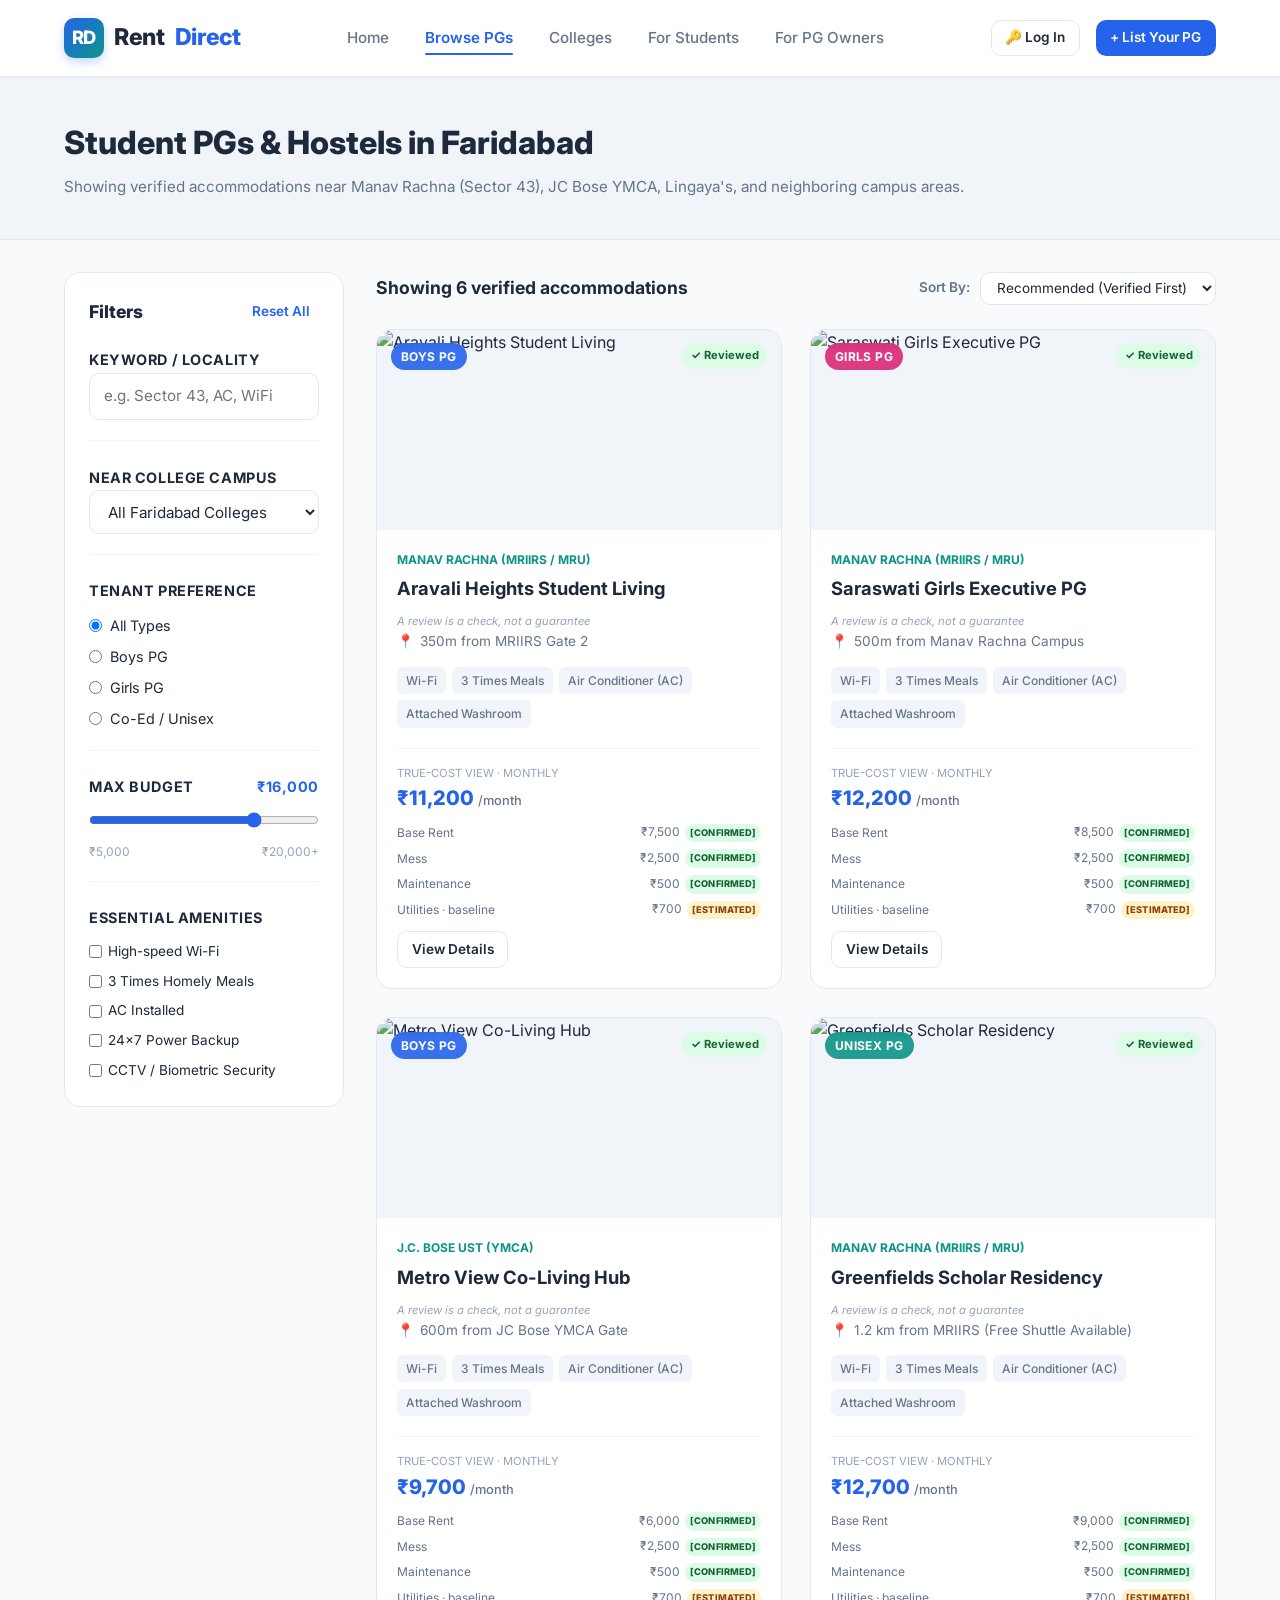
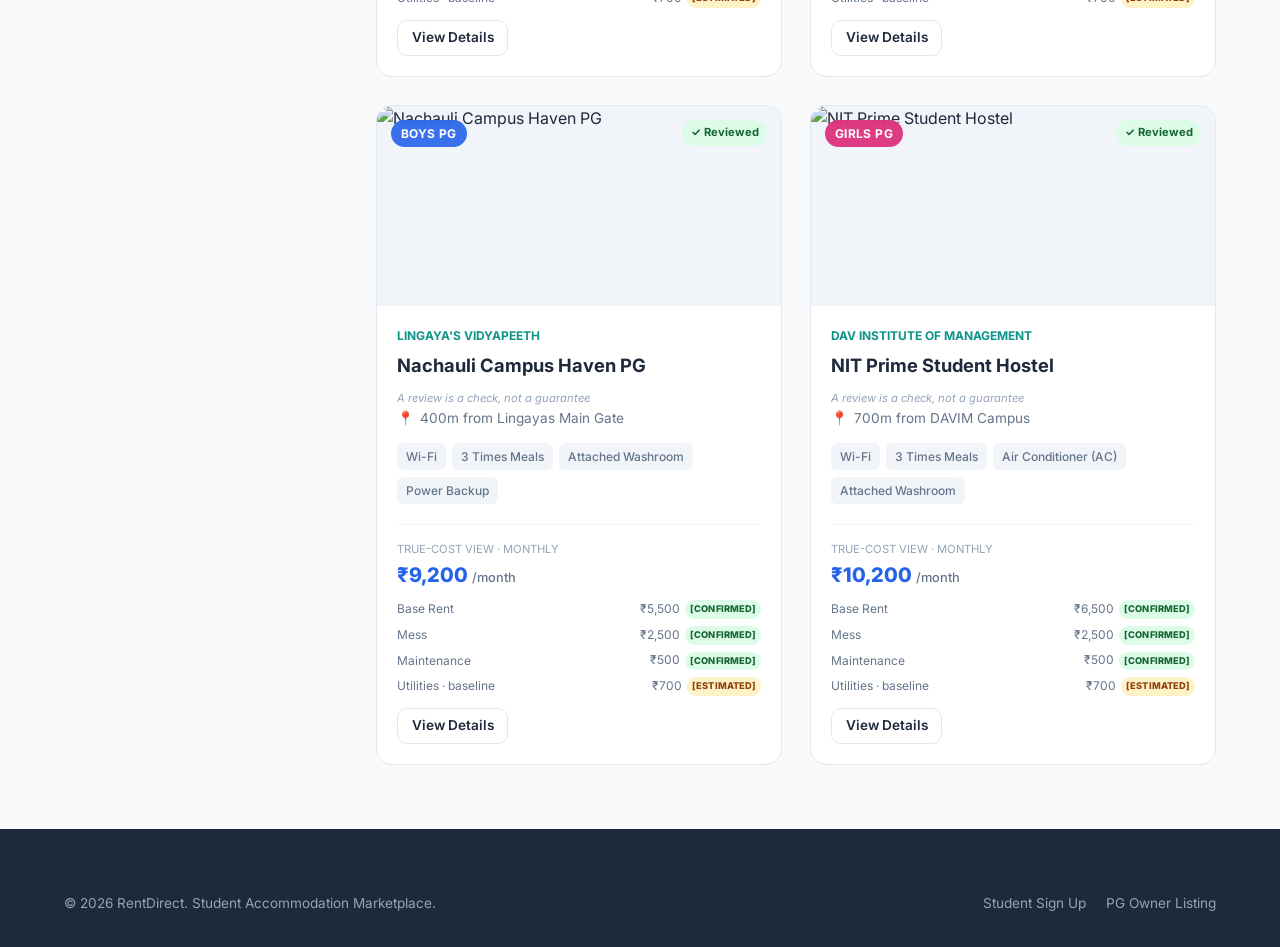
==== listings.html @ 96f3a231 "Complete RentDirect full-stack prototype with True-Cost Calculator and Move-In Report" ====
<!DOCTYPE html>
<html lang="en">
<head>
  <meta charset="UTF-8">
  <meta name="viewport" content="width=device-width, initial-scale=1.0">
  <title>Browse Student PGs | RentDirect Faridabad</title>
  <meta name="description" content="Explore verified student PGs and hostels near Manav Rachna and other Faridabad colleges.">
  <link rel="stylesheet" href="css/style.css">
  <link rel="preconnect" href="https://fonts.googleapis.com">
  <link rel="preconnect" href="https://fonts.gstatic.com" crossorigin>
  <link href="https://fonts.googleapis.com/css2?family=Inter:wght@400;500;600;700;800&display=swap" rel="stylesheet">
  <style>
    .listings-page-layout {
      display: grid;
      grid-template-columns: 280px 1fr;
      gap: 2rem;
      margin-top: 2rem;
    }

    .filter-sidebar {
      background: #ffffff;
      border: 1px solid var(--border-color);
      border-radius: var(--radius-lg);
      padding: 1.5rem;
      height: fit-content;
      position: sticky;
      top: 90px;
    }

    .filter-section {
      margin-bottom: 1.5rem;
      padding-bottom: 1.25rem;
      border-bottom: 1px solid var(--border-light);
    }

    .filter-section:last-child {
      border-bottom: none;
      margin-bottom: 0;
      padding-bottom: 0;
    }

    .filter-title {
      font-size: 0.9rem;
      font-weight: 700;
      color: var(--brand-neutral);
      margin-bottom: 0.75rem;
      text-transform: uppercase;
      letter-spacing: 0.04em;
    }

    .filter-results-bar {
      display: flex;
      justify-content: space-between;
      align-items: center;
      margin-bottom: 1.5rem;
      flex-wrap: wrap;
      gap: 1rem;
    }

    .active-badge-pill {
      background: var(--brand-primary-light);
      color: var(--brand-primary);
      padding: 0.25rem 0.65rem;
      border-radius: var(--radius-full);
      font-size: 0.8rem;
      font-weight: 600;
    }

    .empty-state {
      text-align: center;
      padding: 4rem 1rem;
      background: #fff;
      border-radius: var(--radius-lg);
      border: 1px dashed var(--border-color);
      grid-column: 1 / -1;
    }

    .property-footer {
      align-items: flex-start;
      flex-wrap: wrap;
      gap: 0.75rem;
    }

    .price-container {
      flex: 1 1 100%;
    }

    .listing-cost-breakdown {
      display: grid;
      gap: 0.35rem;
      margin-top: 0.5rem;
      color: var(--text-secondary);
      font-size: 0.75rem;
    }

    .listing-cost-breakdown > div {
      display: flex;
      justify-content: space-between;
      align-items: center;
      gap: 0.5rem;
    }

    .listing-cost-breakdown > div > span:last-child {
      text-align: right;
      white-space: nowrap;
    }

    .cost-badge {
      display: inline-block;
      margin-left: 0.15rem;
      padding: 0.12rem 0.3rem;
      border-radius: 999px;
      font-size: 0.58rem;
      font-weight: 800;
      letter-spacing: 0.01em;
      vertical-align: middle;
    }

    .cost-badge.confirmed {
      color: #166534;
      background: #dcfce7;
    }

    .cost-badge.owner-stated {
      color: #854d0e;
      background: #fef3c7;
    }

    .cost-badge.estimated {
      color: #92400e;
      background: #fef3c7;
    }

    @media (max-width: 900px) {
      .listings-page-layout {
        grid-template-columns: 1fr;
      }
      .filter-sidebar {
        position: static;
      }
    }
  </style>
</head>
<body>

  <!-- ==========================================
       HEADER & NAVIGATION
       ========================================== -->
  <header class="site-header">
    <div class="container">
      <nav class="navbar">
        <a href="index.html" class="brand-logo">
          <div class="brand-logo-icon">RD</div>
          Rent<span>Direct</span>
        </a>

        <!-- Clean, Spacious Navigation Links -->
        <ul class="nav-links">
          <li><a href="index.html" class="nav-link">Home</a></li>
          <li><a href="listings.html" class="nav-link active">Browse PGs</a></li>
          <li><a href="index.html#colleges" class="nav-link">Colleges</a></li>
          <li><a href="student-register.html" class="nav-link">For Students</a></li>
          <li><a href="owner-register.html" class="nav-link">For PG Owners</a></li>
        </ul>

        <div class="nav-actions">
          <a href="owner-register.html" class="btn btn-primary btn-sm">+ List Your PG</a>
          <button class="mobile-toggle" aria-label="Toggle navigation">☰</button>
        </div>
      </nav>
    </div>
  </header>

  <!-- ==========================================
       PAGE HEADER / BANNER
       ========================================== -->
  <section style="background: var(--bg-surface-alt); padding: 2.5rem 0; border-bottom: 1px solid var(--border-color);">
    <div class="container">
      <h1 style="font-size: 2rem; font-weight: 800; color: var(--brand-neutral); margin-bottom: 0.4rem;">
        Student PGs & Hostels in Faridabad
      </h1>
      <p style="color: var(--text-secondary); font-size: 0.95rem;">
        Showing verified accommodations near Manav Rachna (Sector 43), JC Bose YMCA, Lingaya's, and neighboring campus areas.
      </p>
    </div>
  </section>

  <!-- ==========================================
       MAIN CONTENT: FILTERS + LISTINGS GRID
       ========================================== -->
  <main class="container" style="margin-bottom: 4rem;">
    <div class="listings-page-layout">

      <!-- LEFT: FILTERS SIDEBAR -->
      <aside class="filter-sidebar">
        <div style="display: flex; justify-content: space-between; align-items: center; margin-bottom: 1.25rem;">
          <h2 style="font-size: 1.1rem; font-weight: 800; color: var(--brand-neutral);">Filters</h2>
          <button id="reset-filters-btn" class="btn btn-ghost btn-sm" style="color: var(--brand-primary); padding: 0.2rem 0.5rem;">
            Reset All
          </button>
        </div>

        <!-- Keyword Search -->
        <div class="filter-section">
          <label class="filter-title" for="filter-search">Keyword / Locality</label>
          <input type="text" id="filter-search" class="form-control" placeholder="e.g. Sector 43, AC, WiFi" />
        </div>

        <!-- College Filter -->
        <div class="filter-section">
          <label class="filter-title" for="filter-college">Near College Campus</label>
          <select id="filter-college" class="form-control select-college" data-placeholder="All Faridabad Colleges">
            <option value="all">All Faridabad Colleges</option>
          </select>
        </div>

        <!-- Gender Filter -->
        <div class="filter-section">
          <div class="filter-title">Tenant Preference</div>
          <div style="display: flex; flex-direction: column; gap: 0.5rem;">
            <label style="display: flex; align-items: center; gap: 0.5rem; font-size: 0.9rem; cursor: pointer;">
              <input type="radio" name="gender-filter" value="all" checked> All Types
            </label>
            <label style="display: flex; align-items: center; gap: 0.5rem; font-size: 0.9rem; cursor: pointer;">
              <input type="radio" name="gender-filter" value="boys"> Boys PG
            </label>
            <label style="display: flex; align-items: center; gap: 0.5rem; font-size: 0.9rem; cursor: pointer;">
              <input type="radio" name="gender-filter" value="girls"> Girls PG
            </label>
            <label style="display: flex; align-items: center; gap: 0.5rem; font-size: 0.9rem; cursor: pointer;">
              <input type="radio" name="gender-filter" value="unisex"> Co-Ed / Unisex
            </label>
          </div>
        </div>

        <!-- Max Budget Filter -->
        <div class="filter-section">
          <div class="filter-title" style="display: flex; justify-content: space-between;">
            <span>Max Budget</span>
            <span id="budget-value-display" style="color: var(--brand-primary); font-weight: 700;">₹16,000</span>
          </div>
          <input type="range" id="filter-budget-range" min="5000" max="20000" step="500" value="16000" style="width: 100%; accent-color: var(--brand-primary);">
          <div style="display: flex; justify-content: space-between; font-size: 0.75rem; color: var(--text-muted); margin-top: 0.35rem;">
            <span>₹5,000</span>
            <span>₹20,000+</span>
          </div>
        </div>

        <!-- Amenities Checkboxes -->
        <div class="filter-section">
          <div class="filter-title">Essential Amenities</div>
          <div style="display: flex; flex-direction: column; gap: 0.5rem; font-size: 0.85rem;">
            <label style="display: flex; align-items: center; gap: 0.4rem; cursor: pointer;">
              <input type="checkbox" class="filter-amenity" value="Wi-Fi"> High-speed Wi-Fi
            </label>
            <label style="display: flex; align-items: center; gap: 0.4rem; cursor: pointer;">
              <input type="checkbox" class="filter-amenity" value="3 Times Meals"> 3 Times Homely Meals
            </label>
            <label style="display: flex; align-items: center; gap: 0.4rem; cursor: pointer;">
              <input type="checkbox" class="filter-amenity" value="Air Conditioner (AC)"> AC Installed
            </label>
            <label style="display: flex; align-items: center; gap: 0.4rem; cursor: pointer;">
              <input type="checkbox" class="filter-amenity" value="Power Backup"> 24x7 Power Backup
            </label>
            <label style="display: flex; align-items: center; gap: 0.4rem; cursor: pointer;">
              <input type="checkbox" class="filter-amenity" value="CCTV Security"> CCTV / Biometric Security
            </label>
          </div>
        </div>
      </aside>

      <!-- RIGHT: LISTINGS RESULTS -->
      <section>
        <div class="filter-results-bar">
          <div>
            <span id="results-count-text" style="font-weight: 700; color: var(--brand-neutral); font-size: 1.1rem;">
              Loading verified PGs...
            </span>
          </div>
          <div style="display: flex; align-items: center; gap: 0.65rem;">
            <label for="sort-by" style="font-size: 0.85rem; color: var(--text-secondary); font-weight: 600;">Sort By:</label>
            <select id="sort-by" class="form-control" style="width: auto; padding: 0.4rem 0.75rem; font-size: 0.85rem;">
              <option value="recommended">Recommended (Verified First)</option>
              <option value="price-low">Price: Low to High</option>
              <option value="price-high">Price: High to Low</option>
              <option value="rating">Student Rating</option>
            </select>
          </div>
        </div>

        <!-- Cards Grid -->
        <div id="listings-grid" class="property-grid">
          <!-- Populated by JS -->
        </div>
      </section>

    </div>
  </main>

  <!-- ==========================================
       FOOTER
       ========================================== -->
  <footer class="site-footer">
    <div class="container">
      <div class="footer-bottom" style="border-top: none; padding-top: 0;">
        <div>&copy; 2026 RentDirect. Student Accommodation Marketplace.</div>
        <div>
          <a href="student-register.html" style="color: #94a3b8; margin-right: 1rem;">Student Sign Up</a>
          <a href="owner-register.html" style="color: #94a3b8;">PG Owner Listing</a>
        </div>
      </div>
    </div>
  </footer>

  <!-- Scripts -->
  <script src="js/config.js"></script>
  <script src="js/mock-data.js"></script>
  <script src="js/api.js"></script>
  <script src="js/app.js"></script>

  <script>
    // State
    let currentProperties = [];

    document.addEventListener('DOMContentLoaded', async () => {
      // 1. Parse URL query params (e.g. from hero search form)
      const urlParams = new URLSearchParams(window.location.search);
      const initialCollege = urlParams.get('college');
      const initialGender = urlParams.get('gender');
      const initialMaxPrice = urlParams.get('maxPrice');

      if (initialCollege) {
        const collegeSelect = document.getElementById('filter-college');
        if (collegeSelect) collegeSelect.value = initialCollege;
      }

      if (initialGender) {
        const genderRadio = document.querySelector(`input[name="gender-filter"][value="${initialGender}"]`);
        if (genderRadio) genderRadio.checked = true;
      }

      if (initialMaxPrice) {
        const budgetRange = document.getElementById('filter-budget-range');
        const budgetDisplay = document.getElementById('budget-value-display');
        if (budgetRange) {
          budgetRange.value = initialMaxPrice;
          if (budgetDisplay) budgetDisplay.textContent = `₹${parseInt(initialMaxPrice).toLocaleString('en-IN')}`;
        }
      }

      // 2. Fetch and render properties
      await loadProperties();

      // 3. Attach filter listeners
      setupFilterListeners();
    });

    async function loadProperties() {
      const grid = document.getElementById('listings-grid');
      const countEl = document.getElementById('results-count-text');

      try {
        const properties = await RentDirectAPI.getProperties();
        currentProperties = properties;
        applyFiltersAndSort();
      } catch (err) {
        console.error('Error fetching properties', err);
        grid.innerHTML = '<div class="empty-state"><h3>Unable to load properties</h3><p>Please refresh or try again.</p></div>';
      }
    }

    function setupFilterListeners() {
      const searchInput = document.getElementById('filter-search');
      const collegeSelect = document.getElementById('filter-college');
      const genderRadios = document.querySelectorAll('input[name="gender-filter"]');
      const budgetRange = document.getElementById('filter-budget-range');
      const budgetDisplay = document.getElementById('budget-value-display');
      const amenityCheckboxes = document.querySelectorAll('.filter-amenity');
      const sortSelect = document.getElementById('sort-by');
      const resetBtn = document.getElementById('reset-filters-btn');

      if (searchInput) searchInput.addEventListener('input', applyFiltersAndSort);
      if (collegeSelect) collegeSelect.addEventListener('change', applyFiltersAndSort);

      genderRadios.forEach(r => r.addEventListener('change', applyFiltersAndSort));

      if (budgetRange) {
        budgetRange.addEventListener('input', (e) => {
          if (budgetDisplay) {
            budgetDisplay.textContent = `₹${parseInt(e.target.value).toLocaleString('en-IN')}`;
          }
          applyFiltersAndSort();
        });
      }

      amenityCheckboxes.forEach(c => c.addEventListener('change', applyFiltersAndSort));
      if (sortSelect) sortSelect.addEventListener('change', applyFiltersAndSort);

      if (resetBtn) {
        resetBtn.addEventListener('click', () => {
          if (searchInput) searchInput.value = '';
          if (collegeSelect) collegeSelect.value = 'all';
          const defaultGender = document.querySelector('input[name="gender-filter"][value="all"]');
          if (defaultGender) defaultGender.checked = true;
          if (budgetRange) {
            budgetRange.value = 16000;
            if (budgetDisplay) budgetDisplay.textContent = '₹16,000';
          }
          amenityCheckboxes.forEach(c => c.checked = false);
          applyFiltersAndSort();
        });
      }
    }

    function applyFiltersAndSort() {
      const searchVal = (document.getElementById('filter-search')?.value || '').toLowerCase().trim();
      const collegeVal = document.getElementById('filter-college')?.value || 'all';
      const genderVal = document.querySelector('input[name="gender-filter"]:checked')?.value || 'all';
      const maxPriceVal = parseInt(document.getElementById('filter-budget-range')?.value || '20000', 10);
      const selectedAmenities = Array.from(document.querySelectorAll('.filter-amenity:checked')).map(c => c.value);
      const sortVal = document.getElementById('sort-by')?.value || 'recommended';

      let filtered = currentProperties.filter(item => {
        // Keyword Search
        if (searchVal) {
          const matchTitle = item.title.toLowerCase().includes(searchVal);
          const matchLoc = item.address.toLowerCase().includes(searchVal);
          const matchCol = item.collegeName.toLowerCase().includes(searchVal);
          if (!matchTitle && !matchLoc && !matchCol) return false;
        }

        // College
        if (collegeVal !== 'all' && item.collegeId !== collegeVal) {
          return false;
        }

        // Gender
        if (genderVal !== 'all') {
          if (item.gender !== genderVal && item.gender !== 'unisex') return false;
        }

        // Price
        if (item.price > maxPriceVal) {
          return false;
        }

        // Amenities
        if (selectedAmenities.length > 0) {
          const hasAll = selectedAmenities.every(a => (item.amenities || []).includes(a));
          if (!hasAll) return false;
        }

        return true;
      });

      // Sorting
      if (sortVal === 'price-low') {
        filtered.sort((a, b) => a.price - b.price);
      } else if (sortVal === 'price-high') {
        filtered.sort((a, b) => b.price - a.price);
      } else if (sortVal === 'rating') {
        filtered.sort((a, b) => (b.rating || 0) - (a.rating || 0));
      } else {
        // Recommended: verified first, then rating
        filtered.sort((a, b) => (b.verified ? 1 : 0) - (a.verified ? 1 : 0));
      }

      // Render
      renderListings(filtered);
    }

    function renderListings(items) {
      const grid = document.getElementById('listings-grid');
      const countEl = document.getElementById('results-count-text');

      if (!grid) return;

      if (items.length === 0) {
        countEl.textContent = '0 accommodations found';
        grid.innerHTML = `
          <div class="empty-state">
            <div style="font-size: 3rem; margin-bottom: 1rem;">🔍</div>
            <h3 style="font-size: 1.3rem; font-weight: 700; color: var(--brand-neutral); margin-bottom: 0.5rem;">
              No matching accommodations found
            </h3>
            <p style="color: var(--text-secondary); max-width: 400px; margin: 0 auto 1.5rem;">
              Try widening your budget filter or switching campus selection to see nearby accommodations.
            </p>
            <button onclick="document.getElementById('reset-filters-btn').click()" class="btn btn-primary btn-sm">
              Reset Filters
            </button>
          </div>
        `;
        return;
      }

      countEl.textContent = `Showing ${items.length} verified accommodation${items.length > 1 ? 's' : ''}`;
      grid.innerHTML = items.map(p => RentDirectUI.createPropertyCardHTML(p)).join('');
    }
  </script>
</body>
</html>
---- css/style.css ----
/* ==========================================================================
   RentDirect - Modern Student Accommodation Marketplace
   Design System & Core Stylesheet
   ========================================================================== */

:root {
  /* ========================================================================
     CONFIGURABLE PRIMARY BRAND COLOURS (Exactly 3 Placeholders)
     Update these 3 hex values anytime to retheme the entire platform.
     ======================================================================== */
  --brand-primary: #2563eb;    /* 1. Primary: Main CTA buttons, active links, primary highlights */
  --brand-secondary: #0d9488;  /* 2. Secondary: Accent badges, student/owner tags, secondary actions */
  --brand-neutral: #1e293b;    /* 3. Neutral: Deep headings, primary text, dark surfaces */

  /* Derived & Utility Shades */
  --brand-primary-hover: #1d4ed8;
  --brand-primary-light: #eff6ff;
  --brand-secondary-hover: #0f766e;
  --brand-secondary-light: #f0fdfa;

  /* UI Neutrals & Surfaces */
  --bg-page: #f8fafc;
  --bg-card: #ffffff;
  --bg-surface-alt: #f1f5f9;
  --text-primary: #1e293b;
  --text-secondary: #64748b;
  --text-muted: #94a3b8;
  --border-color: #e2e8f0;
  --border-light: #f1f5f9;

  /* Status Tokens */
  --status-success: #10b981;
  --status-warning: #f59e0b;
  --status-danger: #ef4444;

  /* Elevation & Shadows */
  --shadow-sm: 0 1px 2px 0 rgba(0, 0, 0, 0.05);
  --shadow-md: 0 4px 6px -1px rgba(0, 0, 0, 0.08), 0 2px 4px -2px rgba(0, 0, 0, 0.04);
  --shadow-lg: 0 10px 15px -3px rgba(0, 0, 0, 0.09), 0 4px 6px -4px rgba(0, 0, 0, 0.04);
  --shadow-xl: 0 20px 25px -5px rgba(0, 0, 0, 0.1), 0 8px 10px -6px rgba(0, 0, 0, 0.04);

  /* Radius & Transitions */
  --radius-sm: 6px;
  --radius-md: 10px;
  --radius-lg: 16px;
  --radius-full: 9999px;
  --transition: all 0.25s ease-in-out;
  --container-max: 1200px;
}

/* Base Reset & Typography */
* {
  margin: 0;
  padding: 0;
  box-sizing: border-box;
}

html {
  scroll-behavior: smooth;
  font-size: 16px;
}

body {
  font-family: 'Inter', system-ui, -apple-system, BlinkMacSystemFont, 'Segoe UI', Roboto, sans-serif;
  background-color: var(--bg-page);
  color: var(--text-primary);
  line-height: 1.6;
  -webkit-font-smoothing: antialiased;
}

img {
  max-width: 100%;
  height: auto;
  display: block;
}

a {
  color: inherit;
  text-decoration: none;
  transition: var(--transition);
}

ul {
  list-style: none;
}

button, input, select, textarea {
  font: inherit;
}

/* Layout Utilities */
.container {
  width: 100%;
  max-width: var(--container-max);
  margin-left: auto;
  margin-right: auto;
  padding-left: 1.5rem;
  padding-right: 1.5rem;
}

/* ==========================================================================
   Navigation Bar
   ========================================================================== */
.site-header {
  position: sticky;
  top: 0;
  background-color: rgba(255, 255, 255, 0.98);
  backdrop-filter: blur(12px);
  border-bottom: 1px solid var(--border-color);
  z-index: 1000;
  box-shadow: var(--shadow-sm);
}

.navbar {
  display: flex;
  align-items: center;
  justify-content: space-between;
  height: 76px;
  gap: 2rem;
}

.brand-logo {
  display: flex;
  align-items: center;
  gap: 0.65rem;
  font-size: 1.45rem;
  font-weight: 800;
  color: var(--brand-neutral);
  letter-spacing: -0.02em;
  flex-shrink: 0;
}

.brand-logo-icon {
  width: 40px;
  height: 40px;
  background: linear-gradient(135deg, var(--brand-primary), var(--brand-secondary));
  border-radius: var(--radius-md);
  display: flex;
  align-items: center;
  justify-content: center;
  color: #fff;
  font-weight: 800;
  font-size: 1.15rem;
  box-shadow: 0 4px 10px rgba(37, 99, 235, 0.25);
}

.brand-logo span {
  color: var(--brand-primary);
}

.nav-links {
  display: flex;
  align-items: center;
  gap: 2.25rem;
  margin: 0 auto;
}

.nav-link {
  font-weight: 500;
  font-size: 0.95rem;
  color: var(--text-secondary);
  padding: 0.5rem 0;
  position: relative;
  transition: color 0.2s ease;
  white-space: nowrap;
}

.nav-link:hover,
.nav-link.active {
  color: var(--brand-primary);
  font-weight: 600;
}

.nav-link.active::after {
  content: '';
  position: absolute;
  bottom: 0;
  left: 0;
  width: 100%;
  height: 2.5px;
  background-color: var(--brand-primary);
  border-radius: var(--radius-full);
}

.nav-actions {
  display: flex;
  align-items: center;
  gap: 1rem;
  flex-shrink: 0;
}

/* Admin Verification Notification Button & Badge */
.admin-notif-btn {
  display: inline-flex;
  align-items: center;
  justify-content: center;
  position: relative;
  width: 40px;
  height: 40px;
  border-radius: var(--radius-full);
  background-color: var(--bg-surface-alt);
  border: 1px solid var(--border-color);
  color: var(--brand-neutral);
  font-size: 1.1rem;
  cursor: pointer;
  transition: var(--transition);
}

.admin-notif-btn:hover {
  background-color: var(--brand-primary-light);
  border-color: var(--brand-primary);
  transform: translateY(-1px);
}

.notif-count-badge {
  position: absolute;
  top: -4px;
  right: -4px;
  background-color: var(--status-danger);
  color: #fff;
  font-size: 0.7rem;
  font-weight: 800;
  min-width: 18px;
  height: 18px;
  border-radius: var(--radius-full);
  display: flex;
  align-items: center;
  justify-content: center;
  padding: 0 4px;
  box-shadow: 0 2px 4px rgba(239, 68, 68, 0.4);
}

.notif-count-badge.empty {
  display: none;
}

/* Admin Verification Modal */
.admin-modal-overlay,
.auth-modal-overlay {
  position: fixed;
  inset: 0;
  background-color: rgba(15, 23, 42, 0.65);
  backdrop-filter: blur(5px);
  z-index: 9999;
  display: flex;
  align-items: center;
  justify-content: center;
  padding: 1.5rem;
  opacity: 0;
  visibility: hidden;
  transition: all 0.25s ease;
}

.admin-modal-overlay.open,
.auth-modal-overlay.open {
  opacity: 1;
  visibility: visible;
}

.admin-modal-card,
.auth-modal-card {
  background-color: #fff;
  border-radius: var(--radius-lg);
  max-width: 620px;
  width: 100%;
  max-height: 88vh;
  display: flex;
  flex-direction: column;
  box-shadow: var(--shadow-xl);
  border: 1px solid var(--border-color);
  transform: scale(0.96);
  transition: transform 0.25s ease;
}

.admin-modal-overlay.open .admin-modal-card,
.auth-modal-overlay.open .auth-modal-card {
  transform: scale(1);
}

.admin-modal-header,
.auth-modal-header {
  padding: 1.25rem 1.5rem;
  border-bottom: 1px solid var(--border-color);
  display: flex;
  align-items: center;
  justify-content: space-between;
}

.admin-modal-body,
.auth-modal-body {
  padding: 1.5rem;
  overflow-y: auto;
  display: flex;
  flex-direction: column;
  gap: 1.25rem;
}

/* User Profile & Auth Pill */
.user-profile-menu {
  position: relative;
}

.user-pill-btn {
  display: inline-flex;
  align-items: center;
  gap: 0.5rem;
  padding: 0.4rem 0.85rem;
  background: var(--bg-surface-alt);
  border: 1px solid var(--border-color);
  border-radius: var(--radius-full);
  font-size: 0.85rem;
  font-weight: 600;
  color: var(--brand-neutral);
  cursor: pointer;
  transition: var(--transition);
}

.user-pill-btn:hover {
  border-color: var(--brand-primary);
  background-color: #fff;
  box-shadow: var(--shadow-sm);
}

.user-role-tag {
  font-size: 0.7rem;
  padding: 0.15rem 0.5rem;
  border-radius: var(--radius-full);
  text-transform: uppercase;
  font-weight: 700;
}

.user-role-tag.admin {
  background: #fef3c7;
  color: #92400e;
}

.user-role-tag.owner {
  background: var(--brand-secondary-light);
  color: var(--brand-secondary);
}

.user-role-tag.student {
  background: var(--brand-primary-light);
  color: var(--brand-primary);
}

.user-dropdown-menu {
  position: absolute;
  top: calc(100% + 8px);
  right: 0;
  width: 240px;
  background: #fff;
  border: 1px solid var(--border-color);
  border-radius: var(--radius-md);
  box-shadow: var(--shadow-lg);
  padding: 0.75rem;
  display: none;
  flex-direction: column;
  gap: 0.5rem;
  z-index: 1000;
}

.user-dropdown-menu.open {
  display: flex;
}

.user-dropdown-header {
  padding-bottom: 0.5rem;
  border-bottom: 1px solid var(--border-light);
  font-size: 0.8rem;
  color: var(--text-secondary);
}

.user-dropdown-link {
  display: flex;
  align-items: center;
  gap: 0.5rem;
  padding: 0.5rem;
  font-size: 0.85rem;
  color: var(--brand-neutral);
  border-radius: var(--radius-sm);
  background: none;
  border: none;
  text-align: left;
  cursor: pointer;
  width: 100%;
}

.user-dropdown-link:hover {
  background-color: var(--bg-surface-alt);
  color: var(--brand-primary);
}

.logout-btn {
  color: var(--status-danger) !important;
  border-top: 1px solid var(--border-light) !important;
  margin-top: 0.25rem;
  padding-top: 0.6rem;
}

.logout-btn:hover {
  background-color: #fef2f2 !important;
}

/* Auth Modal Role Switcher Tabs */
.auth-role-tabs {
  display: grid;
  grid-template-columns: 1fr 1fr 1fr;
  gap: 0.5rem;
  background: var(--bg-surface-alt);
  padding: 4px;
  border-radius: var(--radius-md);
}

.auth-role-tab {
  padding: 0.5rem 0.25rem;
  text-align: center;
  font-size: 0.825rem;
  font-weight: 700;
  color: var(--text-secondary);
  border-radius: var(--radius-sm);
  cursor: pointer;
  background: none;
  border: none;
  transition: var(--transition);
}

.auth-role-tab.active {
  background-color: #fff;
  color: var(--brand-neutral);
  box-shadow: var(--shadow-sm);
}

.demo-account-box {
  background: #f8fafc;
  border: 1px dashed var(--border-color);
  border-radius: var(--radius-md);
  padding: 0.85rem 1rem;
  display: flex;
  flex-direction: column;
  gap: 0.4rem;
}

.demo-account-header {
  display: flex;
  align-items: center;
  justify-content: space-between;
  font-size: 0.75rem;
  font-weight: 700;
  color: var(--text-muted);
  text-transform: uppercase;
}

.btn-demo-fill {
  background: var(--brand-primary-light);
  color: var(--brand-primary);
  border: none;
  font-size: 0.75rem;
  font-weight: 700;
  padding: 0.2rem 0.6rem;
  border-radius: var(--radius-sm);
  cursor: pointer;
}

.btn-demo-fill:hover {
  background: #dbeafe;
}

/* Date Range Inspection UI for Backend Team */
.inspection-scheduler-box {
  background: #ffffff;
  border: 1px solid #fed7aa;
  border-radius: var(--radius-md);
  padding: 1rem;
  margin-top: 0.5rem;
  display: flex;
  flex-direction: column;
  gap: 0.75rem;
}

.date-range-row {
  display: grid;
  grid-template-columns: 1fr 1fr;
  gap: 0.75rem;
}

.facility-checklist {
  display: flex;
  flex-direction: column;
  gap: 0.5rem;
  background: var(--bg-surface-alt);
  padding: 0.85rem;
  border-radius: var(--radius-md);
  margin: 0.5rem 0;
}

.checklist-label {
  display: flex;
  align-items: center;
  gap: 0.5rem;
  font-size: 0.85rem;
  font-weight: 500;
  color: var(--brand-neutral);
  cursor: pointer;
}

.admin-queue-item {
  background: var(--bg-surface-alt);
  border: 1px solid var(--border-color);
  border-radius: var(--radius-md);
  padding: 1.25rem;
  display: flex;
  flex-direction: column;
  gap: 0.75rem;
}

.queue-item-header {
  display: flex;
  align-items: flex-start;
  justify-content: space-between;
  gap: 0.75rem;
}

.queue-item-actions {
  display: flex;
  gap: 0.75rem;
  margin-top: 0.5rem;
}

.btn-approve {
  background-color: var(--status-success);
  color: #fff;
  font-size: 0.85rem;
  padding: 0.45rem 0.85rem;
  border-radius: var(--radius-sm);
  font-weight: 600;
  border: none;
  cursor: pointer;
  transition: var(--transition);
}

.btn-approve:hover {
  background-color: #059669;
}

.btn-reject {
  background-color: transparent;
  color: var(--status-danger);
  border: 1px solid var(--status-danger);
  font-size: 0.85rem;
  padding: 0.45rem 0.85rem;
  border-radius: var(--radius-sm);
  font-weight: 600;
  cursor: pointer;
  transition: var(--transition);
}

.btn-reject:hover {
  background-color: #fef2f2;
}

/* Buttons */
.btn {
  display: inline-flex;
  align-items: center;
  justify-content: center;
  gap: 0.5rem;
  padding: 0.65rem 1.25rem;
  font-weight: 600;
  font-size: 0.925rem;
  border-radius: var(--radius-md);
  border: 1px solid transparent;
  cursor: pointer;
  transition: var(--transition);
  white-space: nowrap;
}

.btn-primary {
  background-color: var(--brand-primary);
  color: #ffffff;
}

.btn-primary:hover {
  background-color: var(--brand-primary-hover);
  transform: translateY(-1px);
  box-shadow: var(--shadow-md);
}

.btn-secondary {
  background-color: var(--brand-secondary);
  color: #ffffff;
}

.btn-secondary:hover {
  background-color: var(--brand-secondary-hover);
  transform: translateY(-1px);
}

.btn-outline {
  border-color: var(--border-color);
  background-color: transparent;
  color: var(--brand-neutral);
}

.btn-outline:hover {
  border-color: var(--brand-primary);
  color: var(--brand-primary);
  background-color: var(--brand-primary-light);
}

.btn-ghost {
  background-color: transparent;
  color: var(--text-secondary);
}

.btn-ghost:hover {
  color: var(--brand-primary);
  background-color: var(--brand-primary-light);
}

.btn-sm {
  padding: 0.4rem 0.85rem;
  font-size: 0.85rem;
}

.btn-lg {
  padding: 0.85rem 1.6rem;
  font-size: 1.05rem;
}

.btn-block {
  width: 100%;
}

/* Mobile Nav Toggle */
.mobile-toggle {
  display: none;
  background: none;
  border: none;
  cursor: pointer;
  padding: 0.5rem;
  font-size: 1.4rem;
  color: var(--brand-neutral);
}

/* ==========================================================================
   Hero Section
   ========================================================================== */
.hero-section {
  position: relative;
  background: radial-gradient(circle at 10% 20%, rgba(37, 99, 235, 0.05) 0%, rgba(13, 148, 136, 0.05) 90%), #ffffff;
  padding: 4.5rem 0 3.5rem;
  border-bottom: 1px solid var(--border-color);
  overflow: hidden;
}

.hero-grid {
  display: grid;
  grid-template-columns: 1fr;
  text-align: center;
  max-width: 860px;
  margin: 0 auto;
}

.hero-pill {
  display: inline-flex;
  align-items: center;
  gap: 0.5rem;
  padding: 0.4rem 1rem;
  background-color: var(--brand-primary-light);
  color: var(--brand-primary);
  border-radius: var(--radius-full);
  font-size: 0.85rem;
  font-weight: 600;
  margin: 0 auto 1.25rem;
}

.hero-title {
  font-size: 2.85rem;
  line-height: 1.2;
  font-weight: 800;
  color: var(--brand-neutral);
  letter-spacing: -0.03em;
  margin-bottom: 1.25rem;
}

.hero-title .highlight {
  color: var(--brand-primary);
  background: linear-gradient(135deg, var(--brand-primary), var(--brand-secondary));
  background-clip: text;
  -webkit-background-clip: text;
  -webkit-text-fill-color: transparent;
}

.hero-subtitle {
  font-size: 1.15rem;
  color: var(--text-secondary);
  line-height: 1.6;
  margin-bottom: 2.5rem;
}

/* Hero Search Widget */
.search-box-card {
  background-color: #ffffff;
  border-radius: var(--radius-lg);
  box-shadow: var(--shadow-xl);
  border: 1px solid var(--border-color);
  padding: 1.25rem;
  text-align: left;
}

.search-form-grid {
  display: grid;
  grid-template-columns: 2fr 1.2fr 1.2fr auto;
  gap: 0.85rem;
  align-items: center;
}

.form-group-custom {
  position: relative;
}

.form-group-custom label {
  display: block;
  font-size: 0.75rem;
  font-weight: 700;
  text-transform: uppercase;
  letter-spacing: 0.05em;
  color: var(--text-secondary);
  margin-bottom: 0.3rem;
}

.form-control {
  width: 100%;
  padding: 0.65rem 0.85rem;
  border: 1px solid var(--border-color);
  border-radius: var(--radius-md);
  font-size: 0.95rem;
  color: var(--text-primary);
  background-color: #fff;
  transition: var(--transition);
}

.form-control:focus {
  outline: none;
  border-color: var(--brand-primary);
  box-shadow: 0 0 0 3px rgba(37, 99, 235, 0.15);
}

.quick-stats-bar {
  display: flex;
  justify-content: center;
  align-items: center;
  gap: 2.5rem;
  margin-top: 2.5rem;
  flex-wrap: wrap;
}

.stat-item {
  display: flex;
  align-items: center;
  gap: 0.5rem;
  font-size: 0.9rem;
  color: var(--text-secondary);
}

.stat-item strong {
  color: var(--brand-neutral);
  font-weight: 700;
}

/* ==========================================================================
   Section Headers
   ========================================================================== */
.section-wrapper {
  padding: 4.5rem 0;
}

.section-wrapper.alt-bg {
  background-color: var(--bg-surface-alt);
}

.section-header {
  text-align: center;
  max-width: 650px;
  margin: 0 auto 3rem;
}

.section-tag {
  display: inline-block;
  font-size: 0.8rem;
  font-weight: 700;
  text-transform: uppercase;
  letter-spacing: 0.08em;
  color: var(--brand-secondary);
  margin-bottom: 0.5rem;
}

.section-title {
  font-size: 2rem;
  font-weight: 800;
  color: var(--brand-neutral);
  letter-spacing: -0.02em;
  margin-bottom: 0.75rem;
}

.section-subtitle {
  font-size: 1rem;
  color: var(--text-secondary);
}

/* ==========================================================================
   Colleges of Faridabad Grid
   ========================================================================== */
.colleges-grid {
  display: grid;
  grid-template-columns: repeat(auto-fit, minmax(260px, 1fr));
  gap: 1.5rem;
}

.college-card {
  background-color: #fff;
  border: 1px solid var(--border-color);
  border-radius: var(--radius-lg);
  padding: 1.5rem;
  transition: var(--transition);
  cursor: pointer;
  display: flex;
  flex-direction: column;
  position: relative;
  overflow: hidden;
}

.college-card:hover {
  transform: translateY(-4px);
  border-color: var(--brand-primary);
  box-shadow: var(--shadow-lg);
}

.college-card.featured {
  border-color: var(--brand-primary);
  background: linear-gradient(180deg, #ffffff 0%, var(--brand-primary-light) 150%);
}

.college-card .badge-popular {
  position: absolute;
  top: 1rem;
  right: 1rem;
  background-color: var(--brand-primary);
  color: #fff;
  font-size: 0.7rem;
  font-weight: 700;
  padding: 0.2rem 0.6rem;
  border-radius: var(--radius-full);
  text-transform: uppercase;
}

.college-icon {
  width: 50px;
  height: 50px;
  border-radius: var(--radius-md);
  background-color: var(--brand-primary-light);
  color: var(--brand-primary);
  display: flex;
  align-items: center;
  justify-content: center;
  font-size: 1.5rem;
  margin-bottom: 1.25rem;
}

.college-name {
  font-size: 1.15rem;
  font-weight: 700;
  color: var(--brand-neutral);
  margin-bottom: 0.35rem;
}

.college-location {
  font-size: 0.85rem;
  color: var(--text-secondary);
  margin-bottom: 1rem;
  display: flex;
  align-items: center;
  gap: 0.3rem;
}

.college-pg-count {
  margin-top: auto;
  font-size: 0.85rem;
  font-weight: 600;
  color: var(--brand-secondary);
  display: flex;
  align-items: center;
  justify-content: space-between;
  padding-top: 0.75rem;
  border-top: 1px solid var(--border-light);
}

/* ==========================================================================
   Property Listings Cards
   ========================================================================== */
.property-grid {
  display: grid;
  grid-template-columns: repeat(auto-fill, minmax(340px, 1fr));
  gap: 1.75rem;
}

.property-card {
  background-color: var(--bg-card);
  border-radius: var(--radius-lg);
  border: 1px solid var(--border-color);
  overflow: hidden;
  transition: var(--transition);
  display: flex;
  flex-direction: column;
}

.property-card:hover {
  transform: translateY(-4px);
  box-shadow: var(--shadow-lg);
  border-color: rgba(37, 99, 235, 0.4);
}

.property-image-box {
  position: relative;
  height: 200px;
  background-color: var(--bg-surface-alt);
  overflow: hidden;
}

.property-img {
  width: 100%;
  height: 100%;
  object-fit: cover;
  transition: transform 0.4s ease;
}

.property-card:hover .property-img {
  transform: scale(1.05);
}

.badge-gender {
  position: absolute;
  top: 0.85rem;
  left: 0.85rem;
  padding: 0.25rem 0.65rem;
  border-radius: var(--radius-full);
  font-size: 0.75rem;
  font-weight: 700;
  letter-spacing: 0.03em;
  background-color: rgba(30, 41, 59, 0.85);
  color: #fff;
  backdrop-filter: blur(4px);
}

.badge-gender.boys {
  background-color: rgba(37, 99, 235, 0.9);
}

.badge-gender.girls {
  background-color: rgba(219, 39, 119, 0.9);
}

.badge-gender.unisex {
  background-color: rgba(13, 148, 136, 0.9);
}

.review-status-badge {
  position: absolute;
  top: 0.85rem;
  right: 0.85rem;
  max-width: calc(100% - 1.7rem);
  font-size: 0.7rem;
  font-weight: 700;
  padding: 0.25rem 0.55rem;
  border-radius: var(--radius-full);
  backdrop-filter: blur(4px);
}

.review-status-badge.reviewed {
  background-color: #dcfce7;
  color: #166534;
}

.review-status-badge.pending {
  background-color: #fef3c7;
  color: #92400e;
}

.review-status-badge.unverified {
  background-color: #fee2e2;
  color: #991b1b;
}

.review-note {
  margin-top: 0.25rem;
  color: var(--text-muted);
  font-size: 0.7rem;
  font-style: italic;
}

.property-body {
  padding: 1.25rem;
  display: flex;
  flex-direction: column;
  flex-grow: 1;
}

.property-college-tag {
  font-size: 0.75rem;
  font-weight: 700;
  color: var(--brand-secondary);
  text-transform: uppercase;
  margin-bottom: 0.35rem;
}

.property-title {
  font-size: 1.15rem;
  font-weight: 700;
  color: var(--brand-neutral);
  margin-bottom: 0.35rem;
}

.property-address {
  font-size: 0.85rem;
  color: var(--text-secondary);
  margin-bottom: 0.85rem;
  display: flex;
  align-items: center;
  gap: 0.35rem;
}

.amenities-pills {
  display: flex;
  flex-wrap: wrap;
  gap: 0.4rem;
  margin-bottom: 1.25rem;
}

.amenity-chip {
  background-color: var(--bg-surface-alt);
  color: var(--text-secondary);
  font-size: 0.75rem;
  padding: 0.25rem 0.55rem;
  border-radius: var(--radius-sm);
  font-weight: 500;
}

.property-footer {
  margin-top: auto;
  display: flex;
  align-items: center;
  justify-content: space-between;
  padding-top: 1rem;
  border-top: 1px solid var(--border-light);
}

.price-container {
  display: flex;
  flex-direction: column;
}

.price-label {
  font-size: 0.7rem;
  color: var(--text-muted);
  text-transform: uppercase;
}

.price-value {
  font-size: 1.25rem;
  font-weight: 800;
  color: var(--brand-primary);
}

.price-value span {
  font-size: 0.8rem;
  font-weight: 500;
  color: var(--text-secondary);
}

/* ==========================================================================
   Dual Section Features (Students vs Owners)
   ========================================================================== */
.dual-section {
  display: grid;
  grid-template-columns: 1fr 1fr;
  gap: 2rem;
  margin-top: 2rem;
}

.dual-card {
  background-color: #fff;
  border-radius: var(--radius-lg);
  border: 1px solid var(--border-color);
  padding: 2.25rem;
  display: flex;
  flex-direction: column;
  position: relative;
  overflow: hidden;
}

.dual-card.student-card {
  border-top: 4px solid var(--brand-primary);
}

.dual-card.owner-card {
  border-top: 4px solid var(--brand-secondary);
}

.dual-card-badge {
  font-size: 0.75rem;
  font-weight: 700;
  text-transform: uppercase;
  letter-spacing: 0.05em;
  padding: 0.25rem 0.75rem;
  border-radius: var(--radius-full);
  display: inline-block;
  margin-bottom: 1rem;
  width: fit-content;
}

.student-card .dual-card-badge {
  background-color: var(--brand-primary-light);
  color: var(--brand-primary);
}

.owner-card .dual-card-badge {
  background-color: var(--brand-secondary-light);
  color: var(--brand-secondary);
}

.dual-card h3 {
  font-size: 1.6rem;
  font-weight: 800;
  color: var(--brand-neutral);
  margin-bottom: 0.75rem;
}

.dual-card p {
  color: var(--text-secondary);
  font-size: 0.95rem;
  margin-bottom: 1.5rem;
}

.feature-list {
  display: flex;
  flex-direction: column;
  gap: 0.85rem;
  margin-bottom: 2rem;
}

.feature-item {
  display: flex;
  align-items: flex-start;
  gap: 0.65rem;
  font-size: 0.925rem;
  color: var(--text-primary);
}

.feature-item .icon {
  color: var(--brand-secondary);
  font-weight: 800;
}

/* ==========================================================================
   Forms & Registration Card
   ========================================================================== */
.auth-container {
  max-width: 680px;
  margin: 3.5rem auto;
  background-color: #fff;
  border: 1px solid var(--border-color);
  border-radius: var(--radius-lg);
  padding: 2.5rem;
  box-shadow: var(--shadow-lg);
}

.auth-header {
  text-align: center;
  margin-bottom: 2rem;
}

.auth-header h1 {
  font-size: 1.85rem;
  font-weight: 800;
  color: var(--brand-neutral);
  margin-bottom: 0.5rem;
}

/* Multi-Step Wizard Styles */
.wizard-progress-bar {
  display: flex;
  align-items: center;
  justify-content: space-between;
  position: relative;
  margin-bottom: 2.25rem;
  padding: 0 0.5rem;
}

.wizard-progress-line {
  position: absolute;
  top: 16px;
  left: 20px;
  right: 20px;
  height: 3px;
  background-color: var(--border-color);
  z-index: 1;
}

.wizard-progress-fill {
  height: 100%;
  background: linear-gradient(90deg, var(--brand-primary), var(--brand-secondary));
  transition: width 0.35s ease;
  width: 0%;
}

.wizard-step-node {
  position: relative;
  z-index: 2;
  display: flex;
  flex-direction: column;
  align-items: center;
  gap: 0.35rem;
}

.wizard-node-circle {
  width: 32px;
  height: 32px;
  border-radius: var(--radius-full);
  background-color: #fff;
  border: 2px solid var(--border-color);
  color: var(--text-muted);
  font-size: 0.85rem;
  font-weight: 700;
  display: flex;
  align-items: center;
  justify-content: center;
  transition: var(--transition);
}

.wizard-step-node.active .wizard-node-circle {
  border-color: var(--brand-primary);
  background-color: var(--brand-primary);
  color: #fff;
  box-shadow: 0 0 0 4px rgba(37, 99, 235, 0.2);
}

.wizard-step-node.completed .wizard-node-circle {
  border-color: var(--status-success);
  background-color: var(--status-success);
  color: #fff;
}

.wizard-node-label {
  font-size: 0.75rem;
  font-weight: 600;
  color: var(--text-muted);
  text-transform: uppercase;
  letter-spacing: 0.03em;
}

.wizard-step-node.active .wizard-node-label {
  color: var(--brand-primary);
  font-weight: 700;
}

.wizard-step {
  display: none;
  animation: stepFadeIn 0.3s ease forwards;
}

.wizard-step.active {
  display: block;
}

@keyframes stepFadeIn {
  from {
    opacity: 0;
    transform: translateY(8px);
  }
  to {
    opacity: 1;
    transform: translateY(0);
  }
}

.wizard-nav-btns {
  display: flex;
  align-items: center;
  justify-content: space-between;
  gap: 1rem;
  margin-top: 2rem;
  padding-top: 1.5rem;
  border-top: 1px solid var(--border-light);
}

.otp-box-wrapper {
  background: var(--bg-surface-alt);
  border: 1px solid var(--border-color);
  border-radius: var(--radius-md);
  padding: 1.5rem;
  text-align: center;
  margin: 1.25rem 0;
}

.otp-digit-input {
  max-width: 280px;
  margin: 0.75rem auto;
  font-size: 1.6rem;
  font-weight: 800;
  letter-spacing: 0.4em;
  text-align: center;
  padding: 0.6rem 0.85rem;
  border: 2px solid var(--brand-primary);
  border-radius: var(--radius-md);
  background: #fff;
}

.otp-hint-badge {
  display: inline-flex;
  align-items: center;
  gap: 0.4rem;
  background-color: var(--brand-secondary-light);
  color: var(--brand-secondary);
  font-size: 0.85rem;
  font-weight: 600;
  padding: 0.35rem 0.85rem;
  border-radius: var(--radius-full);
  margin-top: 0.5rem;
}

.form-grid-2 {
  display: grid;
  grid-template-columns: 1fr 1fr;
  gap: 1.25rem;
  margin-bottom: 1.25rem;
}

.form-field {
  margin-bottom: 1.25rem;
}

.form-field label {
  display: block;
  font-size: 0.85rem;
  font-weight: 600;
  color: var(--brand-neutral);
  margin-bottom: 0.4rem;
}

.form-field .field-hint {
  font-size: 0.75rem;
  color: var(--text-muted);
  margin-top: 0.25rem;
}

.checkbox-group {
  display: grid;
  grid-template-columns: repeat(auto-fit, minmax(130px, 1fr));
  gap: 0.6rem;
  margin-top: 0.5rem;
}

.checkbox-label {
  display: flex;
  align-items: center;
  gap: 0.45rem;
  font-size: 0.85rem;
  color: var(--text-primary);
  cursor: pointer;
  background-color: var(--bg-surface-alt);
  padding: 0.5rem 0.75rem;
  border-radius: var(--radius-sm);
  border: 1px solid var(--border-color);
  transition: var(--transition);
}

.checkbox-label:hover {
  border-color: var(--brand-primary);
}

/* ==========================================================================
   Property Detail View Styles
   ========================================================================== */
.details-layout {
  display: grid;
  grid-template-columns: 2fr 1fr;
  gap: 2.5rem;
  margin: 2.5rem 0 4rem;
}

.gallery-grid {
  display: grid;
  grid-template-columns: 2fr 1fr;
  gap: 1rem;
  border-radius: var(--radius-lg);
  overflow: hidden;
  height: 380px;
  margin-bottom: 2rem;
}

.gallery-main {
  height: 100%;
}

.gallery-side {
  display: flex;
  flex-direction: column;
  gap: 1rem;
  height: 100%;
}

.gallery-thumb {
  height: calc(50% - 0.5rem);
}

.gallery-thumb img,
.gallery-main img {
  width: 100%;
  height: 100%;
  object-fit: cover;
}

.details-card {
  background-color: #fff;
  border: 1px solid var(--border-color);
  border-radius: var(--radius-lg);
  padding: 1.75rem;
  margin-bottom: 1.5rem;
}

.sticky-booking-sidebar {
  position: sticky;
  top: 92px;
}

/* ==========================================================================
   Site Footer
   ========================================================================== */
.site-footer {
  background-color: var(--brand-neutral);
  color: #fff;
  padding: 4rem 0 2rem;
  margin-top: 4rem;
}

.footer-grid {
  display: grid;
  grid-template-columns: 2fr 1fr 1fr 1fr;
  gap: 3rem;
  margin-bottom: 3rem;
}

.footer-col h4 {
  font-size: 1rem;
  font-weight: 700;
  margin-bottom: 1.25rem;
  color: #fff;
}

.footer-links {
  display: flex;
  flex-direction: column;
  gap: 0.75rem;
}

.footer-links a {
  color: #94a3b8;
  font-size: 0.9rem;
}

.footer-links a:hover {
  color: #fff;
}

.footer-bottom {
  padding-top: 2rem;
  border-top: 1px solid rgba(255, 255, 255, 0.1);
  display: flex;
  align-items: center;
  justify-content: space-between;
  font-size: 0.85rem;
  color: #94a3b8;
}

/* ==========================================================================
   Alert / Toast Notification
   ========================================================================== */
.alert-banner {
  padding: 0.85rem 1.25rem;
  border-radius: var(--radius-md);
  margin-bottom: 1.25rem;
  font-size: 0.9rem;
  display: flex;
  align-items: center;
  gap: 0.6rem;
}

.alert-success {
  background-color: #d1fae5;
  color: #065f46;
  border: 1px solid #a7f3d0;
}

.alert-info {
  background-color: #e0f2fe;
  color: #0369a1;
  border: 1px solid #bae6fd;
}

/* ==========================================================================
   Responsive Breakpoints
   ========================================================================== */
@media (max-width: 992px) {
  .search-form-grid {
    grid-template-columns: 1fr 1fr;
  }
  .dual-section {
    grid-template-columns: 1fr;
  }
  .details-layout {
    grid-template-columns: 1fr;
  }
  .footer-grid {
    grid-template-columns: 1fr 1fr;
    gap: 2rem;
  }
}

@media (max-width: 768px) {
  .hero-title {
    font-size: 2.1rem;
  }
  .search-form-grid {
    grid-template-columns: 1fr;
  }
  .nav-links, .audience-tabs {
    display: none;
  }
  .nav-links.open {
    display: flex;
    flex-direction: column;
    position: absolute;
    top: 72px;
    left: 0;
    width: 100%;
    background-color: #fff;
    padding: 1.5rem;
    border-bottom: 1px solid var(--border-color);
    box-shadow: var(--shadow-lg);
  }
  .mobile-toggle {
    display: block;
  }
  .form-grid-2 {
    grid-template-columns: 1fr;
  }
  .gallery-grid {
    grid-template-columns: 1fr;
    height: auto;
  }
  .gallery-side {
    display: none;
  }
  .footer-grid {
    grid-template-columns: 1fr;
  }
}
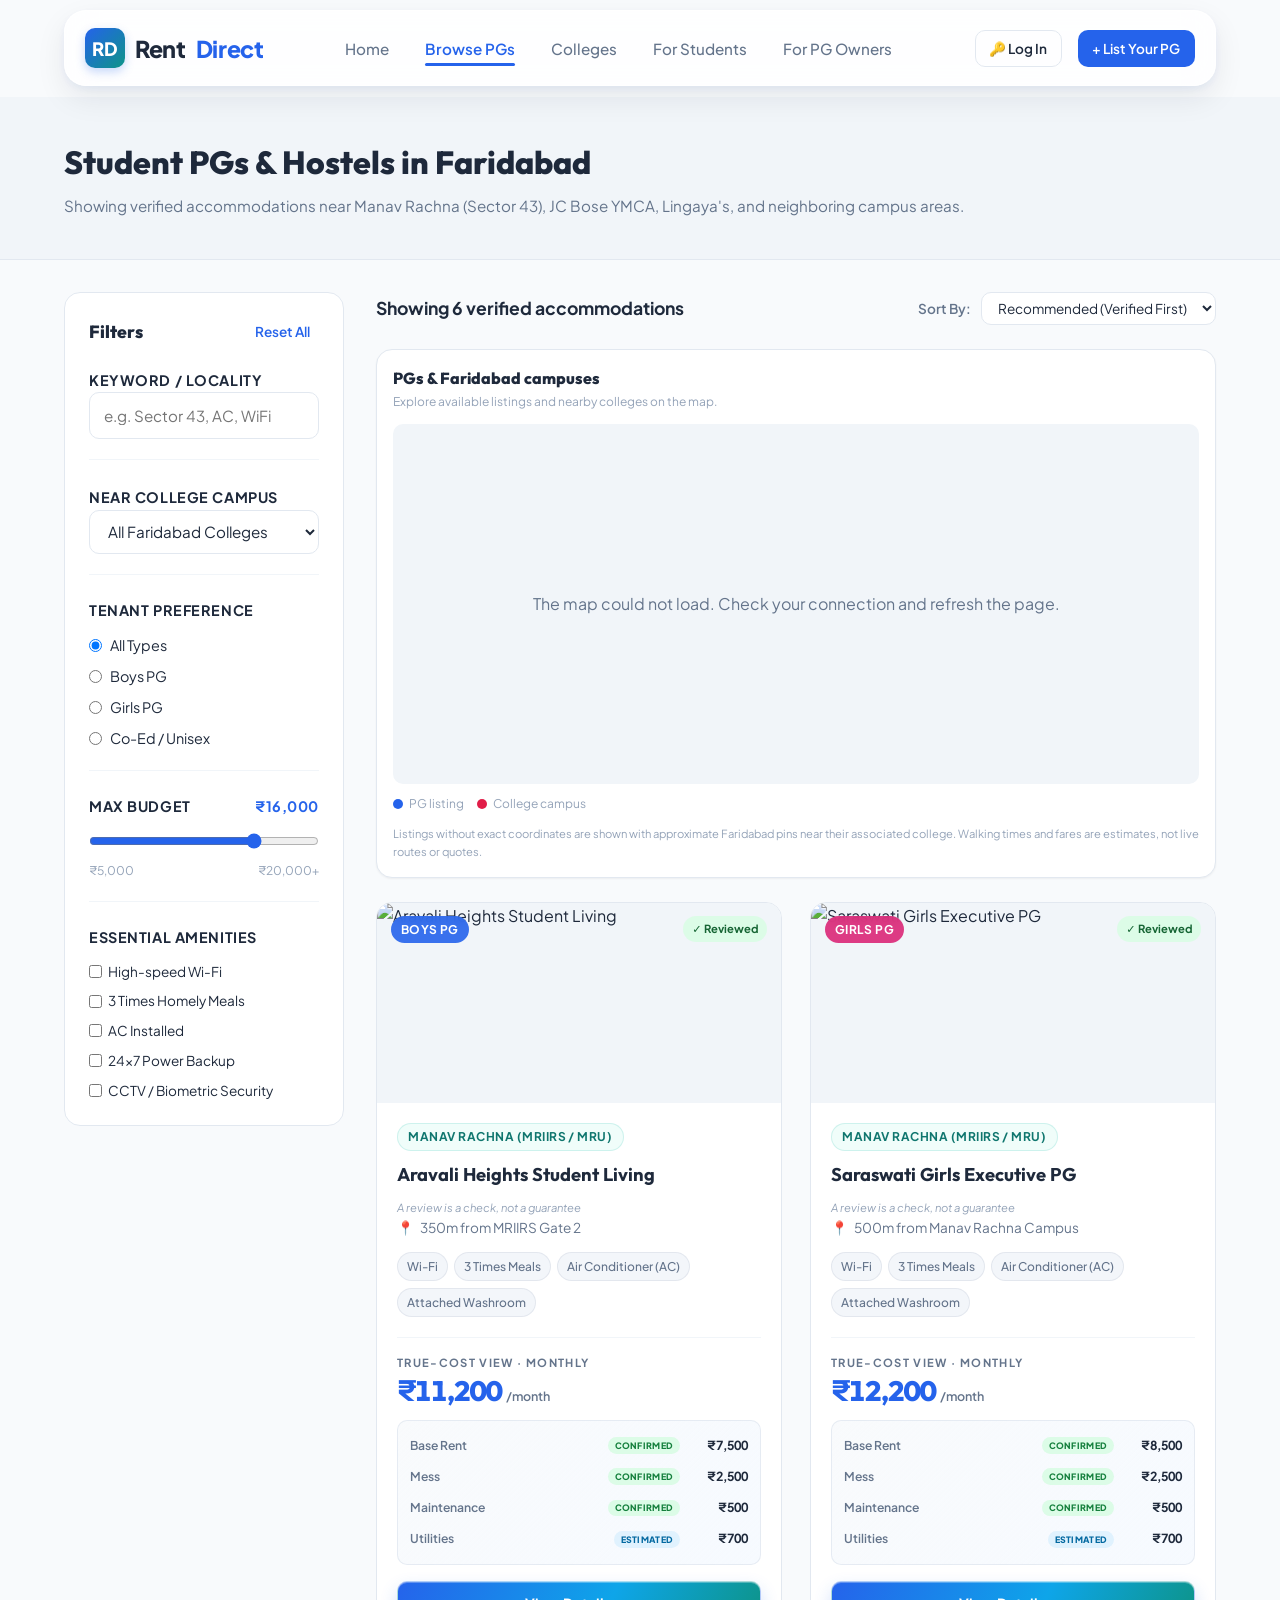
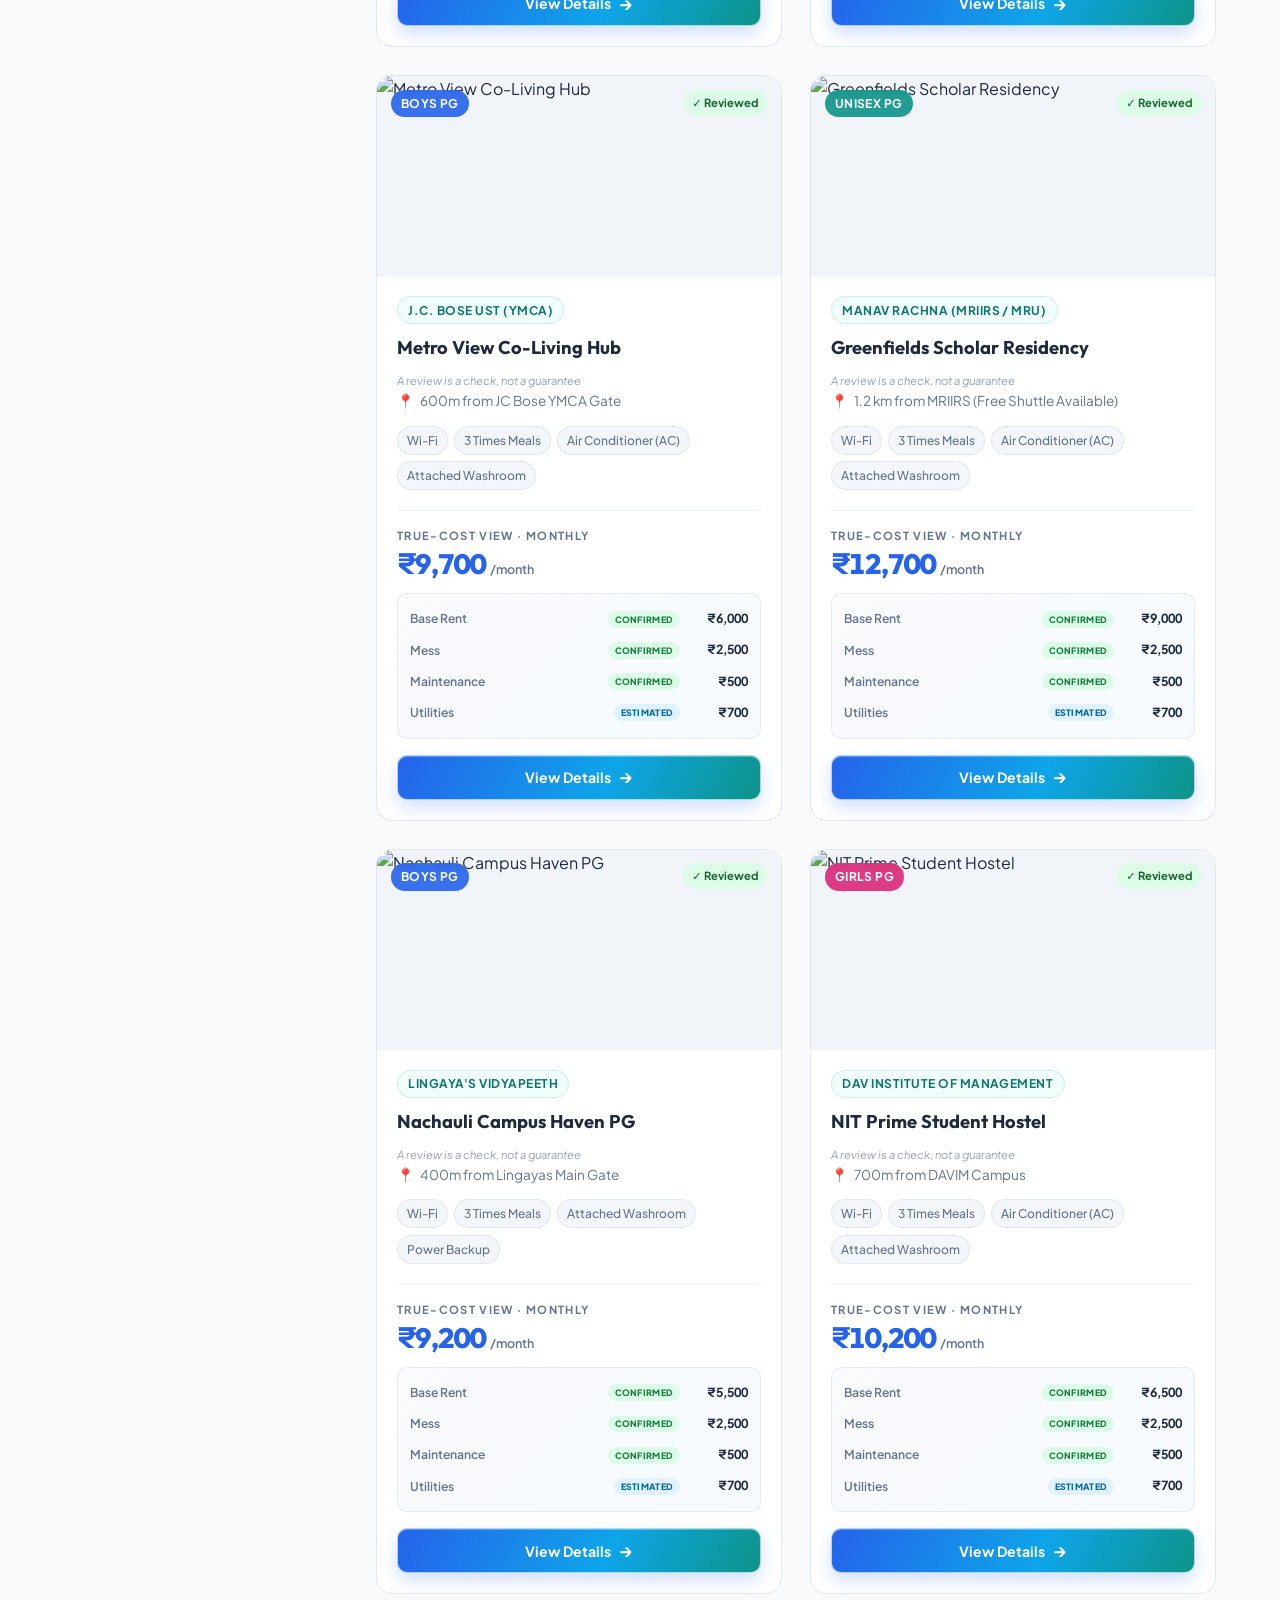
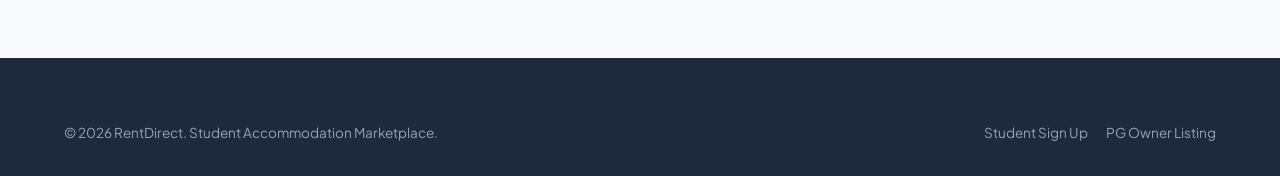
==== commit 1c095ad3: "Update map tiles and UI typography" ====
--- a/listings.html
+++ b/listings.html
@@ -3,12 +3,13 @@
 <head>
   <meta charset="UTF-8">
   <meta name="viewport" content="width=device-width, initial-scale=1.0">
+  <meta name="referrer" content="origin-when-cross-origin">
   <title>Browse Student PGs | RentDirect Faridabad</title>
   <meta name="description" content="Explore verified student PGs and hostels near Manav Rachna and other Faridabad colleges.">
   <link rel="stylesheet" href="css/style.css">
   <link rel="preconnect" href="https://fonts.googleapis.com">
   <link rel="preconnect" href="https://fonts.gstatic.com" crossorigin>
-  <link href="https://fonts.googleapis.com/css2?family=Inter:wght@400;500;600;700;800&display=swap" rel="stylesheet">
+  <link href="https://fonts.googleapis.com/css2?family=Outfit:wght@500;600;700;800&family=Plus+Jakarta+Sans:wght@400;500;600;700;800&display=swap" rel="stylesheet">
   <style>
     .listings-page-layout {
       display: grid;
@@ -75,60 +76,74 @@
       grid-column: 1 / -1;
     }
 
-    .property-footer {
-      align-items: flex-start;
-      flex-wrap: wrap;
-      gap: 0.75rem;
-    }
-
-    .price-container {
-      flex: 1 1 100%;
-    }
-
-    .listing-cost-breakdown {
-      display: grid;
-      gap: 0.35rem;
-      margin-top: 0.5rem;
-      color: var(--text-secondary);
-      font-size: 0.75rem;
-    }
-
-    .listing-cost-breakdown > div {
+    .listings-map-panel {
+      margin: 0 0 1.5rem;
+      padding: 1rem;
+      border: 1px solid var(--border-color);
+      border-radius: var(--radius-lg);
+      background: #fff;
+      box-shadow: var(--shadow-sm);
+    }
+
+    .listings-map-heading {
       display: flex;
       justify-content: space-between;
+      align-items: flex-start;
+      gap: 1rem;
+      margin-bottom: 0.8rem;
+    }
+
+    .listings-map-heading h2 {
+      color: var(--brand-neutral);
+      font-size: 1rem;
+      font-weight: 800;
+    }
+
+    .listings-map-heading p,
+    .map-legend {
+      color: var(--text-muted);
+      font-size: 0.75rem;
+    }
+
+    .map-legend {
+      display: flex;
+      flex-wrap: wrap;
+      gap: 0.8rem;
+      margin-top: 0.65rem;
+    }
+
+    .map-legend span {
+      display: inline-flex;
       align-items: center;
-      gap: 0.5rem;
-    }
-
-    .listing-cost-breakdown > div > span:last-child {
-      text-align: right;
-      white-space: nowrap;
-    }
-
-    .cost-badge {
-      display: inline-block;
-      margin-left: 0.15rem;
-      padding: 0.12rem 0.3rem;
-      border-radius: 999px;
-      font-size: 0.58rem;
-      font-weight: 800;
-      letter-spacing: 0.01em;
-      vertical-align: middle;
-    }
-
-    .cost-badge.confirmed {
-      color: #166534;
-      background: #dcfce7;
-    }
-
-    .cost-badge.owner-stated {
-      color: #854d0e;
-      background: #fef3c7;
-    }
-
-    .cost-badge.estimated {
-      color: #92400e;
-      background: #fef3c7;
+      gap: 0.35rem;
+    }
+
+    .map-legend i {
+      width: 0.65rem;
+      height: 0.65rem;
+      border-radius: 50%;
+    }
+
+    .map-legend .pg-dot {
+      background: #2563eb;
+    }
+
+    .map-legend .college-dot {
+      background: #e11d48;
+    }
+
+    #listings-map {
+      height: 360px;
+      width: 100%;
+      border-radius: var(--radius-md);
+      background: var(--bg-surface-alt);
+      z-index: 1;
+    }
+
+    .commute-disclaimer {
+      margin-top: 0.7rem;
+      color: var(--text-muted);
+      font-size: 0.7rem;
     }
 
     @media (max-width: 900px) {
@@ -139,7 +154,18 @@
         position: static;
       }
     }
+
+    @media (max-width: 600px) {
+      #listings-map {
+        height: 290px;
+      }
+
+      .listings-map-heading {
+        flex-direction: column;
+      }
+    }
   </style>
+  <link rel="stylesheet" href="https://unpkg.com/leaflet@1.9.4/dist/leaflet.css" integrity="sha256-p4NxAoJBhIIN+hmNHrzRCf9tD/miZyoHS5obTRR9BMY=" crossorigin="">
 </head>
 <body>
 
@@ -288,6 +314,21 @@
           </div>
         </div>
 
+        <section class="listings-map-panel" aria-labelledby="listings-map-title">
+          <div class="listings-map-heading">
+            <div>
+              <h2 id="listings-map-title">PGs &amp; Faridabad campuses</h2>
+              <p>Explore available listings and nearby colleges on the map.</p>
+            </div>
+          </div>
+          <div id="listings-map" role="application" aria-label="Map of PG listings and colleges in Faridabad"></div>
+          <div class="map-legend" aria-label="Map legend">
+            <span><i class="pg-dot"></i> PG listing</span>
+            <span><i class="college-dot"></i> College campus</span>
+          </div>
+          <p class="commute-disclaimer" id="map-listing-coverage">Map pins are approximate. Walking times and daily return fares are estimates, not live routes or quotes.</p>
+        </section>
+
         <!-- Cards Grid -->
         <div id="listings-grid" class="property-grid">
           <!-- Populated by JS -->
@@ -315,6 +356,8 @@
   <!-- Scripts -->
   <script src="js/config.js"></script>
   <script src="js/mock-data.js"></script>
+  <script src="https://unpkg.com/leaflet@1.9.4/dist/leaflet.js" integrity="sha256-20nQCchB9co0qIjJZRGuk2/Z9VM+kNiyxNV1lvTlZBo=" crossorigin=""></script>
+  <script src="js/maps.js"></script>
   <script src="js/api.js"></script>
   <script src="js/app.js"></script>
 
@@ -491,11 +534,24 @@
             </button>
           </div>
         `;
+        updateListingsMap(items);
         return;
       }
 
       countEl.textContent = `Showing ${items.length} verified accommodation${items.length > 1 ? 's' : ''}`;
-      grid.innerHTML = items.map(p => RentDirectUI.createPropertyCardHTML(p)).join('');
+      const selectedCollegeId = document.getElementById('filter-college')?.value || 'all';
+      grid.innerHTML = items.map(p => RentDirectUI.createPropertyCardHTML(p, { collegeId: selectedCollegeId })).join('');
+      updateListingsMap(items, selectedCollegeId);
+    }
+
+    function updateListingsMap(items, selectedCollegeId = document.getElementById('filter-college')?.value || 'all') {
+      const mapContainer = document.getElementById('listings-map');
+      if (!mapContainer || !window.RentDirectMap) return;
+      RentDirectMap.createListingsMap(mapContainer, items, selectedCollegeId);
+      const coverage = document.getElementById('map-listing-coverage');
+      if (coverage) {
+        coverage.textContent = 'Listings without exact coordinates are shown with approximate Faridabad pins near their associated college. Walking times and fares are estimates, not live routes or quotes.';
+      }
     }
   </script>
 </body>
--- a/css/style.css
+++ b/css/style.css
@@ -61,11 +61,17 @@
 }
 
 body {
-  font-family: 'Inter', system-ui, -apple-system, BlinkMacSystemFont, 'Segoe UI', Roboto, sans-serif;
+  font-family: 'Plus Jakarta Sans', system-ui, -apple-system, BlinkMacSystemFont, 'Segoe UI', Roboto, sans-serif;
   background-color: var(--bg-page);
   color: var(--text-primary);
   line-height: 1.6;
   -webkit-font-smoothing: antialiased;
+}
+
+h1, h2, h3, h4, h5, h6,
+.property-title,
+.price-value {
+  font-family: 'Outfit', 'Plus Jakarta Sans', sans-serif;
 }
 
 img {
@@ -104,11 +110,9 @@
 .site-header {
   position: sticky;
   top: 0;
-  background-color: rgba(255, 255, 255, 0.98);
-  backdrop-filter: blur(12px);
-  border-bottom: 1px solid var(--border-color);
+  padding: 0.65rem 0;
+  background-color: transparent;
   z-index: 1000;
-  box-shadow: var(--shadow-sm);
 }
 
 .navbar {
@@ -117,6 +121,13 @@
   justify-content: space-between;
   height: 76px;
   gap: 2rem;
+  padding: 0 1.25rem;
+  border: 1px solid rgba(255, 255, 255, 0.85);
+  border-radius: 22px;
+  background: rgba(255, 255, 255, 0.82);
+  backdrop-filter: blur(16px);
+  -webkit-backdrop-filter: blur(16px);
+  box-shadow: 0 12px 30px rgba(15, 23, 42, 0.08), 0 3px 8px rgba(37, 99, 235, 0.06);
 }
 
 .brand-logo {
@@ -582,8 +593,8 @@
 
 .btn-primary:hover {
   background-color: var(--brand-primary-hover);
-  transform: translateY(-1px);
-  box-shadow: var(--shadow-md);
+  transform: translateY(-2px);
+  box-shadow: 0 10px 22px rgba(37, 99, 235, 0.24);
 }
 
 .btn-secondary {
@@ -648,7 +659,11 @@
    ========================================================================== */
 .hero-section {
   position: relative;
-  background: radial-gradient(circle at 10% 20%, rgba(37, 99, 235, 0.05) 0%, rgba(13, 148, 136, 0.05) 90%), #ffffff;
+  isolation: isolate;
+  background:
+    radial-gradient(ellipse at 12% 18%, rgba(37, 99, 235, 0.12), transparent 42%),
+    radial-gradient(ellipse at 88% 78%, rgba(20, 184, 166, 0.1), transparent 44%),
+    linear-gradient(135deg, #f8fbff 0%, #f0fdfa 100%);
   padding: 4.5rem 0 3.5rem;
   border-bottom: 1px solid var(--border-color);
   overflow: hidden;
@@ -660,6 +675,8 @@
   text-align: center;
   max-width: 860px;
   margin: 0 auto;
+  position: relative;
+  z-index: 1;
 }
 
 .hero-pill {
@@ -667,12 +684,17 @@
   align-items: center;
   gap: 0.5rem;
   padding: 0.4rem 1rem;
-  background-color: var(--brand-primary-light);
+  background: rgba(255, 255, 255, 0.72);
   color: var(--brand-primary);
+  border: 1px solid rgba(37, 99, 235, 0.18);
   border-radius: var(--radius-full);
   font-size: 0.85rem;
   font-weight: 600;
   margin: 0 auto 1.25rem;
+  box-shadow: 0 0 0 rgba(37, 99, 235, 0);
+  animation: pill-glow 3.2s ease-in-out infinite;
+  backdrop-filter: blur(10px);
+  -webkit-backdrop-filter: blur(10px);
 }
 
 .hero-title {
@@ -685,11 +707,30 @@
 }
 
 .hero-title .highlight {
-  color: var(--brand-primary);
-  background: linear-gradient(135deg, var(--brand-primary), var(--brand-secondary));
+  background: linear-gradient(135deg, var(--brand-primary), #0ea5e9, #14b8a6, var(--brand-primary));
+  background-size: 250% 250%;
   background-clip: text;
   -webkit-background-clip: text;
   -webkit-text-fill-color: transparent;
+  animation: gradient-shift 7s ease-in-out infinite;
+}
+
+@keyframes gradient-shift {
+  0%, 100% {
+    background-position: 0% 50%;
+  }
+  50% {
+    background-position: 100% 50%;
+  }
+}
+
+@keyframes pill-glow {
+  0%, 100% {
+    box-shadow: 0 0 0 0 rgba(37, 99, 235, 0.08), 0 8px 20px rgba(37, 99, 235, 0.06);
+  }
+  50% {
+    box-shadow: 0 0 0 5px rgba(37, 99, 235, 0.08), 0 8px 24px rgba(20, 184, 166, 0.14);
+  }
 }
 
 .hero-subtitle {
@@ -701,12 +742,20 @@
 
 /* Hero Search Widget */
 .search-box-card {
-  background-color: #ffffff;
-  border-radius: var(--radius-lg);
-  box-shadow: var(--shadow-xl);
-  border: 1px solid var(--border-color);
+  background: rgba(255, 255, 255, 0.82);
+  border-radius: 22px;
+  box-shadow: 0 24px 55px rgba(15, 23, 42, 0.12), 0 8px 20px rgba(37, 99, 235, 0.08), inset 0 1px 0 rgba(255, 255, 255, 0.9);
+  border: 1px solid rgba(255, 255, 255, 0.9);
   padding: 1.25rem;
   text-align: left;
+  backdrop-filter: blur(16px);
+  -webkit-backdrop-filter: blur(16px);
+  transition: var(--transition);
+}
+
+.search-box-card:hover {
+  box-shadow: 0 28px 62px rgba(15, 23, 42, 0.14), 0 10px 24px rgba(37, 99, 235, 0.1), inset 0 1px 0 rgba(255, 255, 255, 0.95);
+  transform: translateY(-3px);
 }
 
 .search-form-grid {
@@ -741,32 +790,16 @@
   transition: var(--transition);
 }
 
+.form-control:hover {
+  border-color: rgba(37, 99, 235, 0.45);
+  box-shadow: 0 6px 16px rgba(37, 99, 235, 0.08);
+  transform: translateY(-2px);
+}
+
 .form-control:focus {
   outline: none;
   border-color: var(--brand-primary);
   box-shadow: 0 0 0 3px rgba(37, 99, 235, 0.15);
-}
-
-.quick-stats-bar {
-  display: flex;
-  justify-content: center;
-  align-items: center;
-  gap: 2.5rem;
-  margin-top: 2.5rem;
-  flex-wrap: wrap;
-}
-
-.stat-item {
-  display: flex;
-  align-items: center;
-  gap: 0.5rem;
-  font-size: 0.9rem;
-  color: var(--text-secondary);
-}
-
-.stat-item strong {
-  color: var(--brand-neutral);
-  font-weight: 700;
 }
 
 /* ==========================================================================
@@ -916,8 +949,8 @@
 }
 
 .property-card:hover {
-  transform: translateY(-4px);
-  box-shadow: var(--shadow-lg);
+  transform: translateY(-6px);
+  box-shadow: 0 22px 40px rgba(15, 23, 42, 0.12), 0 8px 18px rgba(37, 99, 235, 0.08);
   border-color: rgba(37, 99, 235, 0.4);
 }
 
@@ -1007,11 +1040,19 @@
 }
 
 .property-college-tag {
+  display: inline-flex;
+  align-items: center;
+  width: fit-content;
   font-size: 0.75rem;
   font-weight: 700;
-  color: var(--brand-secondary);
+  color: var(--brand-secondary-hover);
   text-transform: uppercase;
-  margin-bottom: 0.35rem;
+  letter-spacing: 0.04em;
+  background: var(--brand-secondary-light);
+  border: 1px solid rgba(20, 184, 166, 0.16);
+  border-radius: var(--radius-full);
+  padding: 0.22rem 0.65rem;
+  margin-bottom: 0.55rem;
 }
 
 .property-title {
@@ -1038,19 +1079,29 @@
 }
 
 .amenity-chip {
-  background-color: var(--bg-surface-alt);
+  background: rgba(241, 245, 249, 0.82);
   color: var(--text-secondary);
   font-size: 0.75rem;
   padding: 0.25rem 0.55rem;
-  border-radius: var(--radius-sm);
+  border: 1px solid rgba(148, 163, 184, 0.18);
+  border-radius: var(--radius-full);
   font-weight: 500;
+  transition: var(--transition);
+}
+
+.amenity-chip:hover {
+  color: var(--brand-primary);
+  border-color: rgba(37, 99, 235, 0.24);
+  background: var(--brand-primary-light);
+  transform: translateY(-2px);
 }
 
 .property-footer {
   margin-top: auto;
   display: flex;
-  align-items: center;
-  justify-content: space-between;
+  flex-direction: column;
+  align-items: stretch;
+  gap: 1rem;
   padding-top: 1rem;
   border-top: 1px solid var(--border-light);
 }
@@ -1058,24 +1109,202 @@
 .price-container {
   display: flex;
   flex-direction: column;
+  gap: 0.2rem;
 }
 
 .price-label {
   font-size: 0.7rem;
-  color: var(--text-muted);
+  color: var(--text-secondary);
   text-transform: uppercase;
+  letter-spacing: 0.12em;
+  font-weight: 700;
 }
 
 .price-value {
-  font-size: 1.25rem;
+  font-size: 1.75rem;
   font-weight: 800;
   color: var(--brand-primary);
+  line-height: 1.15;
+  font-variant-numeric: tabular-nums;
+  letter-spacing: -0.035em;
 }
 
 .price-value span {
-  font-size: 0.8rem;
+  font-family: 'Plus Jakarta Sans', sans-serif;
+  font-size: 0.78rem;
+  font-weight: 600;
+  color: var(--text-secondary);
+  letter-spacing: 0;
+}
+
+.listing-cost-breakdown {
+  display: grid;
+  gap: 0.15rem;
+  margin-top: 0.6rem;
+  padding: 0.65rem 0.75rem;
+  border: 1px solid rgba(226, 232, 240, 0.8);
+  border-radius: var(--radius-md);
+  background: linear-gradient(135deg, rgba(248, 250, 252, 0.9), rgba(239, 246, 255, 0.55));
+}
+
+.listing-cost-breakdown > div {
+  display: grid;
+  grid-template-columns: minmax(0, 1fr) auto minmax(3.75rem, auto);
+  align-items: center;
+  gap: 0.5rem;
+  min-height: 1.8rem;
+}
+
+.cost-label {
+  min-width: 0;
+  color: var(--text-secondary);
+  font-size: 0.76rem;
+  font-weight: 600;
+}
+
+.cost-badge {
+  justify-self: start;
+  padding: 0.18rem 0.42rem;
+  border-radius: var(--radius-full);
+  font-size: 0.55rem;
+  font-weight: 800;
+  line-height: 1.25;
+  letter-spacing: 0.035em;
+  white-space: nowrap;
+}
+
+.cost-badge.confirmed {
+  color: #15803d;
+  background: #dcfce7;
+}
+
+.cost-badge.owner-stated {
+  color: #b45309;
+  background: #fef3c7;
+}
+
+.cost-badge.estimated {
+  color: #0369a1;
+  background: #e0f2fe;
+}
+
+.cost-amount {
+  color: var(--brand-neutral);
+  font-size: 0.78rem;
+  font-weight: 700;
+  text-align: right;
+  white-space: nowrap;
+  font-variant-numeric: tabular-nums;
+}
+
+.property-details-button {
+  display: flex;
+  align-items: center;
+  justify-content: center;
+  gap: 0.5rem;
+  width: 100%;
+  min-height: 44px;
+  padding: 0.65rem 1rem;
+  border: 1px solid rgba(255, 255, 255, 0.65);
+  border-radius: var(--radius-md);
+  background: linear-gradient(115deg, var(--brand-primary), #0ea5e9 58%, var(--brand-secondary));
+  box-shadow: 0 8px 18px rgba(37, 99, 235, 0.2), inset 0 1px 0 rgba(255, 255, 255, 0.28);
+  color: #fff;
+  font-size: 0.88rem;
+  font-weight: 700;
+  transition: var(--transition);
+}
+
+.property-details-button:hover {
+  transform: translateY(-2px);
+  box-shadow: 0 12px 22px rgba(37, 99, 235, 0.28), inset 0 1px 0 rgba(255, 255, 255, 0.35);
+}
+
+.property-details-button span {
+  font-size: 1.1rem;
+  line-height: 1;
+  transition: transform 0.2s ease;
+}
+
+.property-details-button:hover span {
+  transform: translateX(3px);
+}
+
+.property-commute {
+  display: grid;
+  grid-template-columns: repeat(3, minmax(0, 1fr));
+  gap: 0.45rem;
+  margin: 0.1rem 0 0.85rem;
+  padding: 0.65rem 0.75rem;
+  border: 1px solid rgba(37, 99, 235, 0.14);
+  border-radius: var(--radius-md);
+  background: linear-gradient(120deg, #eff6ff, #f0fdfa);
+}
+
+.property-commute > div {
+  display: flex;
+  flex-direction: column;
+  gap: 0.12rem;
+  min-width: 0;
+}
+
+.property-commute-note {
+  grid-column: 1 / -1;
+  color: var(--text-muted);
+  font-size: 0.6rem;
+  font-weight: 600;
+}
+
+.property-commute > div > span {
+  color: var(--text-secondary);
+  font-size: 0.62rem;
+  font-weight: 600;
+  line-height: 1.3;
+}
+
+.property-commute strong {
+  color: var(--brand-neutral);
+  font-size: 0.76rem;
+  font-variant-numeric: tabular-nums;
+  white-space: nowrap;
+}
+
+.property-commute small {
+  margin-left: 0.18rem;
+  color: var(--text-muted);
+  font-size: 0.57rem;
   font-weight: 500;
+}
+
+.rentdirect-map-pin {
+  background: transparent;
+  border: 0;
+}
+
+.rentdirect-map-pin span {
+  display: block;
+  width: 18px;
+  height: 18px;
+  border: 3px solid #fff;
+  border-radius: 50%;
+  box-shadow: 0 2px 8px rgba(15, 23, 42, 0.4);
+}
+
+.rentdirect-map-pin-property span {
+  background: #2563eb;
+}
+
+.rentdirect-map-pin-college span {
+  background: #e11d48;
+}
+
+.map-unavailable {
+  display: grid;
+  min-height: 100%;
+  place-items: center;
+  padding: 1rem;
   color: var(--text-secondary);
+  text-align: center;
 }
 
 /* ==========================================================================
@@ -1544,7 +1773,10 @@
     top: 72px;
     left: 0;
     width: 100%;
-    background-color: #fff;
+    background: rgba(255, 255, 255, 0.94);
+    backdrop-filter: blur(16px);
+    -webkit-backdrop-filter: blur(16px);
+    border-radius: 0 0 18px 18px;
     padding: 1.5rem;
     border-bottom: 1px solid var(--border-color);
     box-shadow: var(--shadow-lg);
@@ -1566,3 +1798,14 @@
     grid-template-columns: 1fr;
   }
 }
+
+@media (prefers-reduced-motion: reduce) {
+  *,
+  *::before,
+  *::after {
+    scroll-behavior: auto !important;
+    animation-duration: 0.01ms !important;
+    animation-iteration-count: 1 !important;
+    transition-duration: 0.01ms !important;
+  }
+}
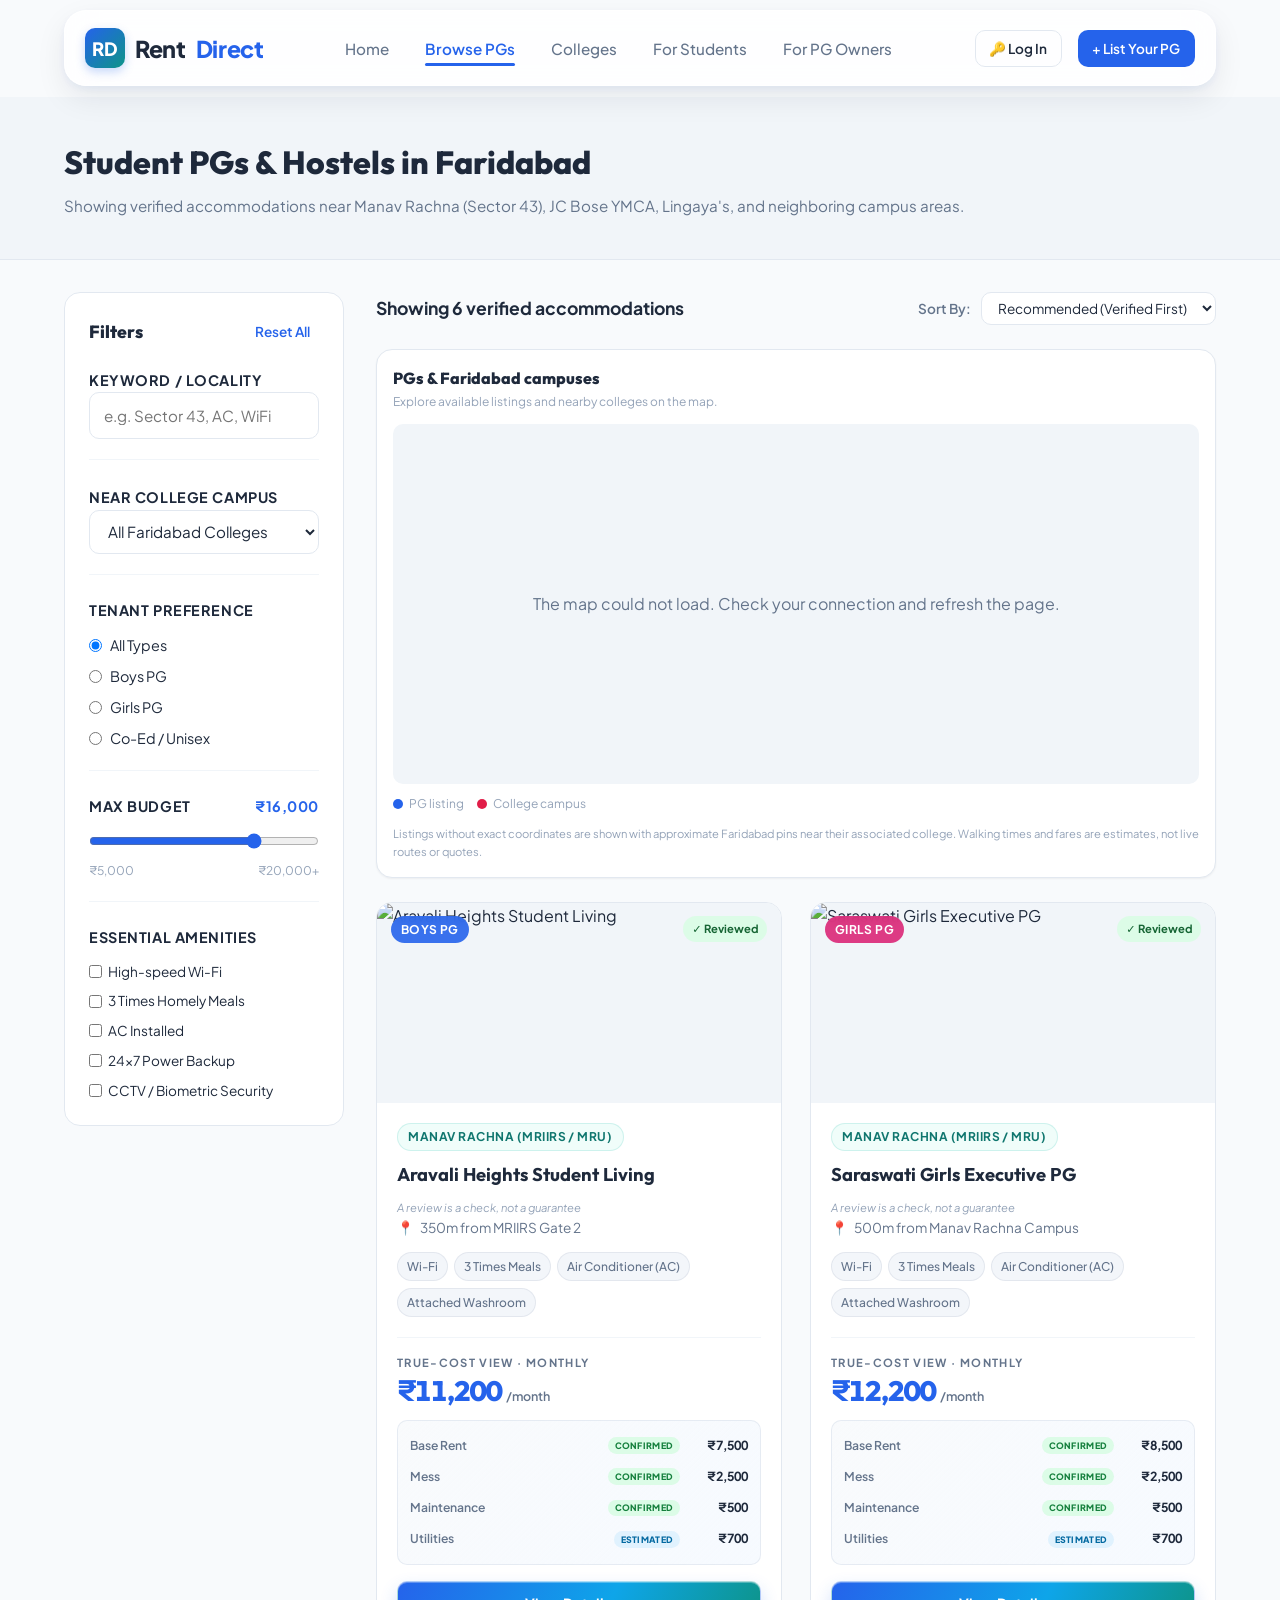
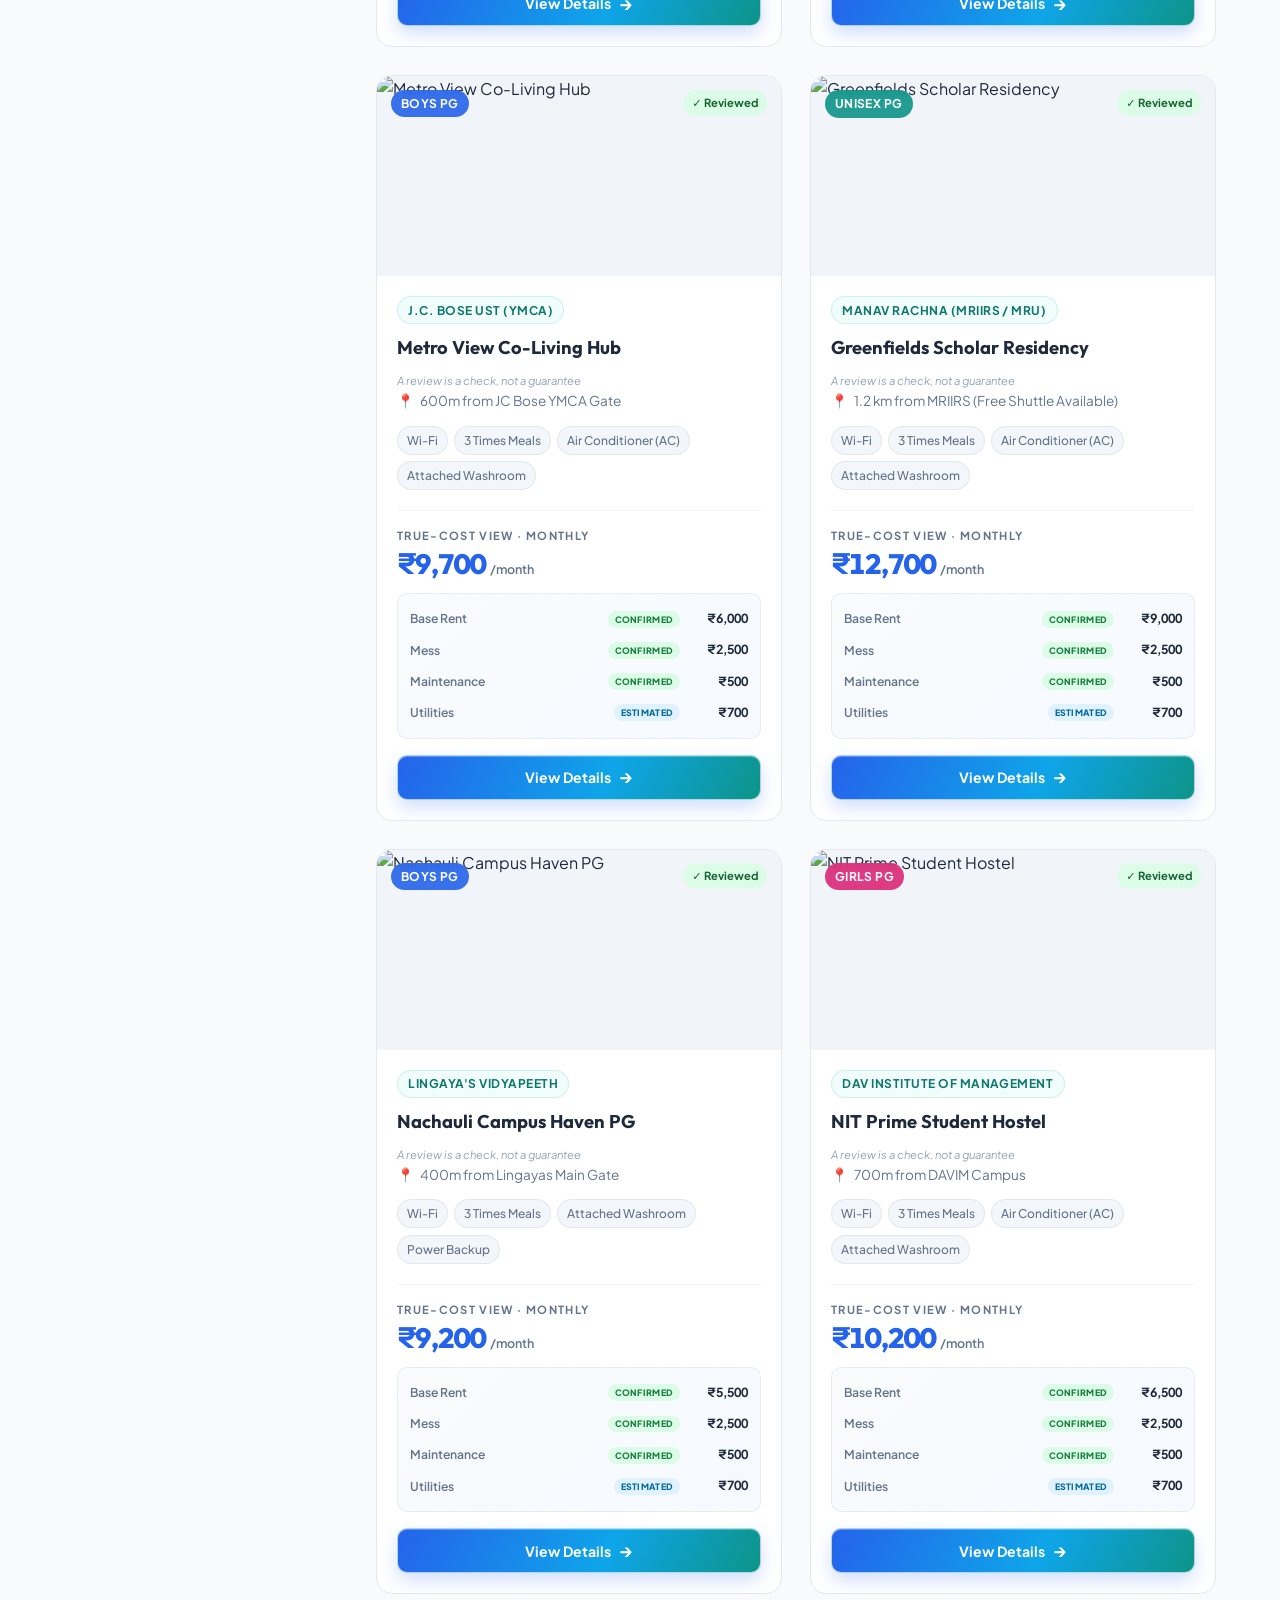
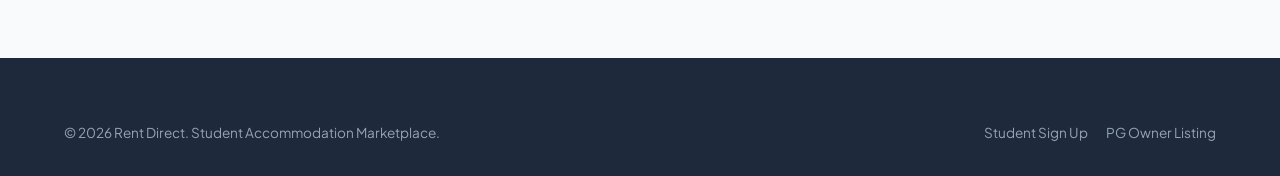
==== commit f69a1ed9: "rebrand: standardize platform identity to "Rent Direct" across all pages Unify the platform branding" ====
--- a/listings.html
+++ b/listings.html
@@ -4,7 +4,7 @@
   <meta charset="UTF-8">
   <meta name="viewport" content="width=device-width, initial-scale=1.0">
   <meta name="referrer" content="origin-when-cross-origin">
-  <title>Browse Student PGs | RentDirect Faridabad</title>
+  <title>Rent Direct | Browse Student PGs</title>
   <meta name="description" content="Explore verified student PGs and hostels near Manav Rachna and other Faridabad colleges.">
   <link rel="stylesheet" href="css/style.css">
   <link rel="preconnect" href="https://fonts.googleapis.com">
@@ -177,7 +177,7 @@
       <nav class="navbar">
         <a href="index.html" class="brand-logo">
           <div class="brand-logo-icon">RD</div>
-          Rent<span>Direct</span>
+          Rent <span>Direct</span>
         </a>
 
         <!-- Clean, Spacious Navigation Links -->
@@ -344,7 +344,7 @@
   <footer class="site-footer">
     <div class="container">
       <div class="footer-bottom" style="border-top: none; padding-top: 0;">
-        <div>&copy; 2026 RentDirect. Student Accommodation Marketplace.</div>
+        <div>&copy; 2026 Rent Direct. Student Accommodation Marketplace.</div>
         <div>
           <a href="student-register.html" style="color: #94a3b8; margin-right: 1rem;">Student Sign Up</a>
           <a href="owner-register.html" style="color: #94a3b8;">PG Owner Listing</a>
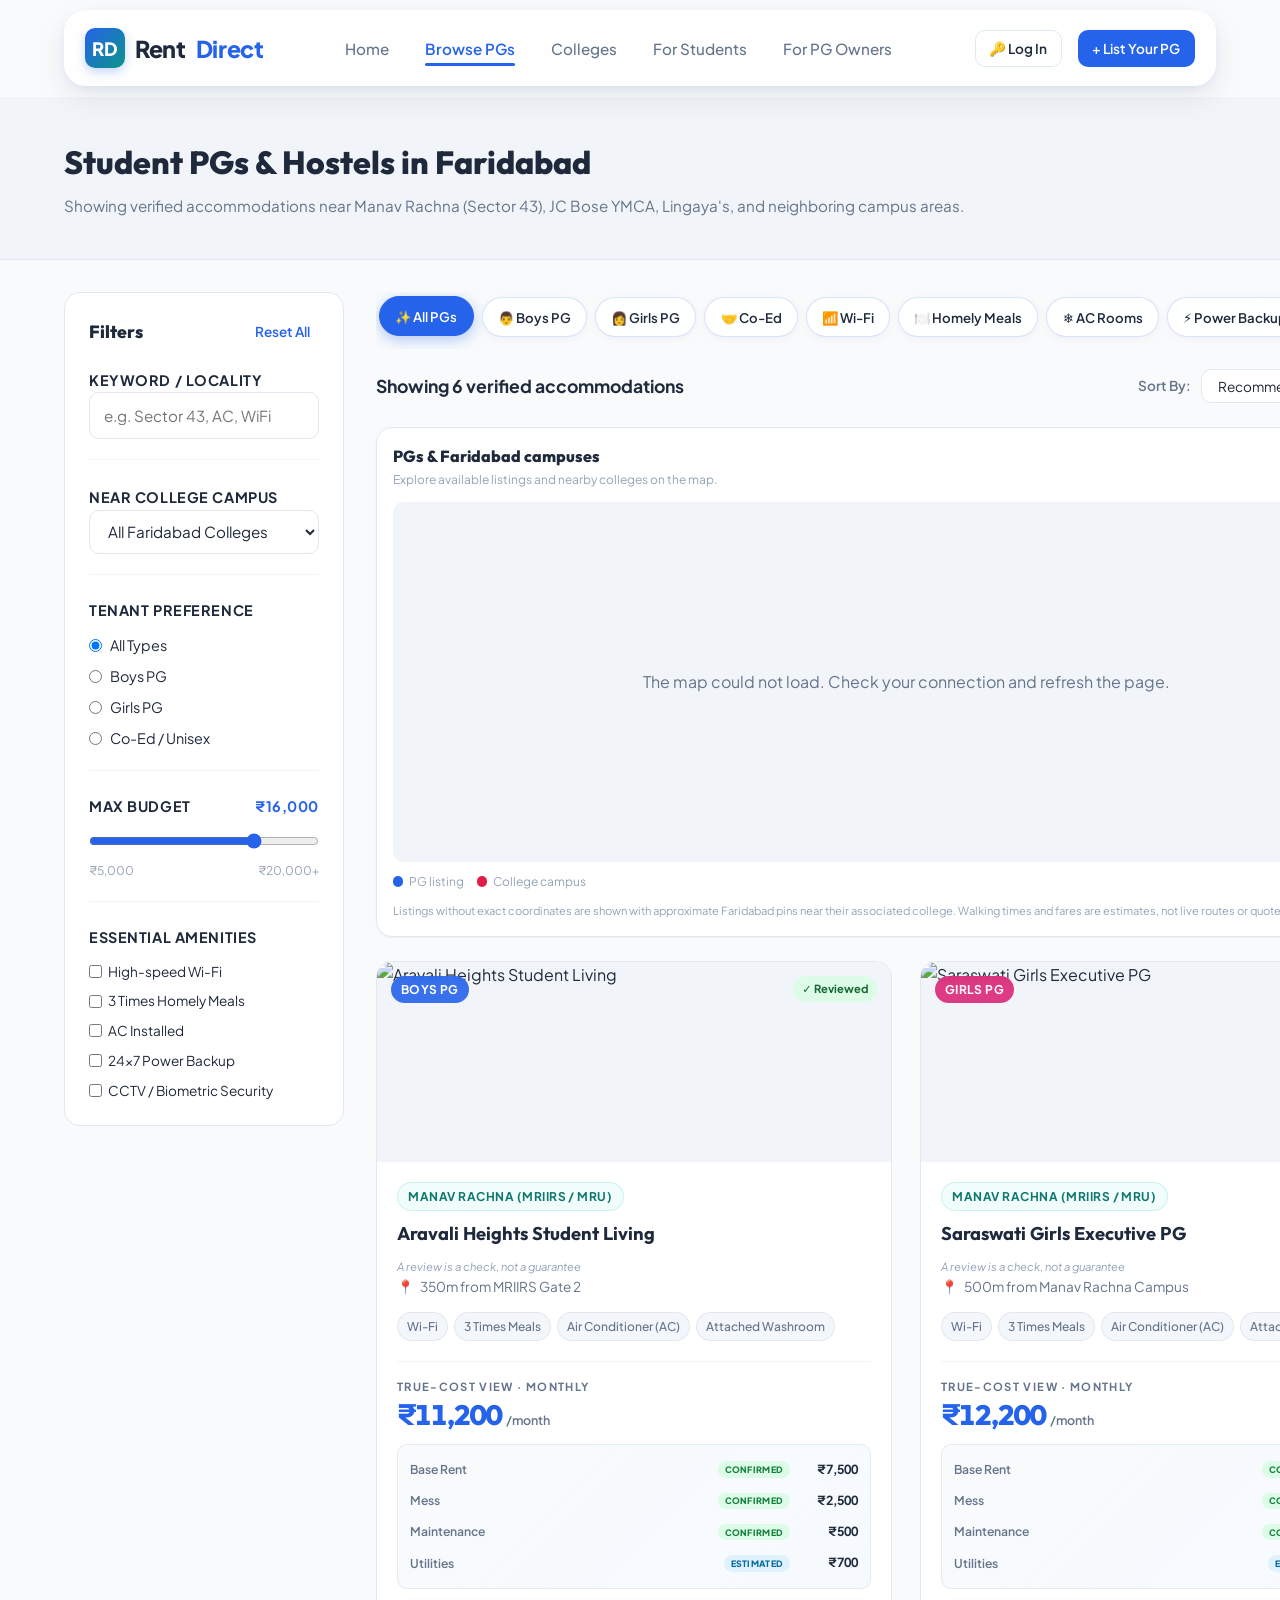
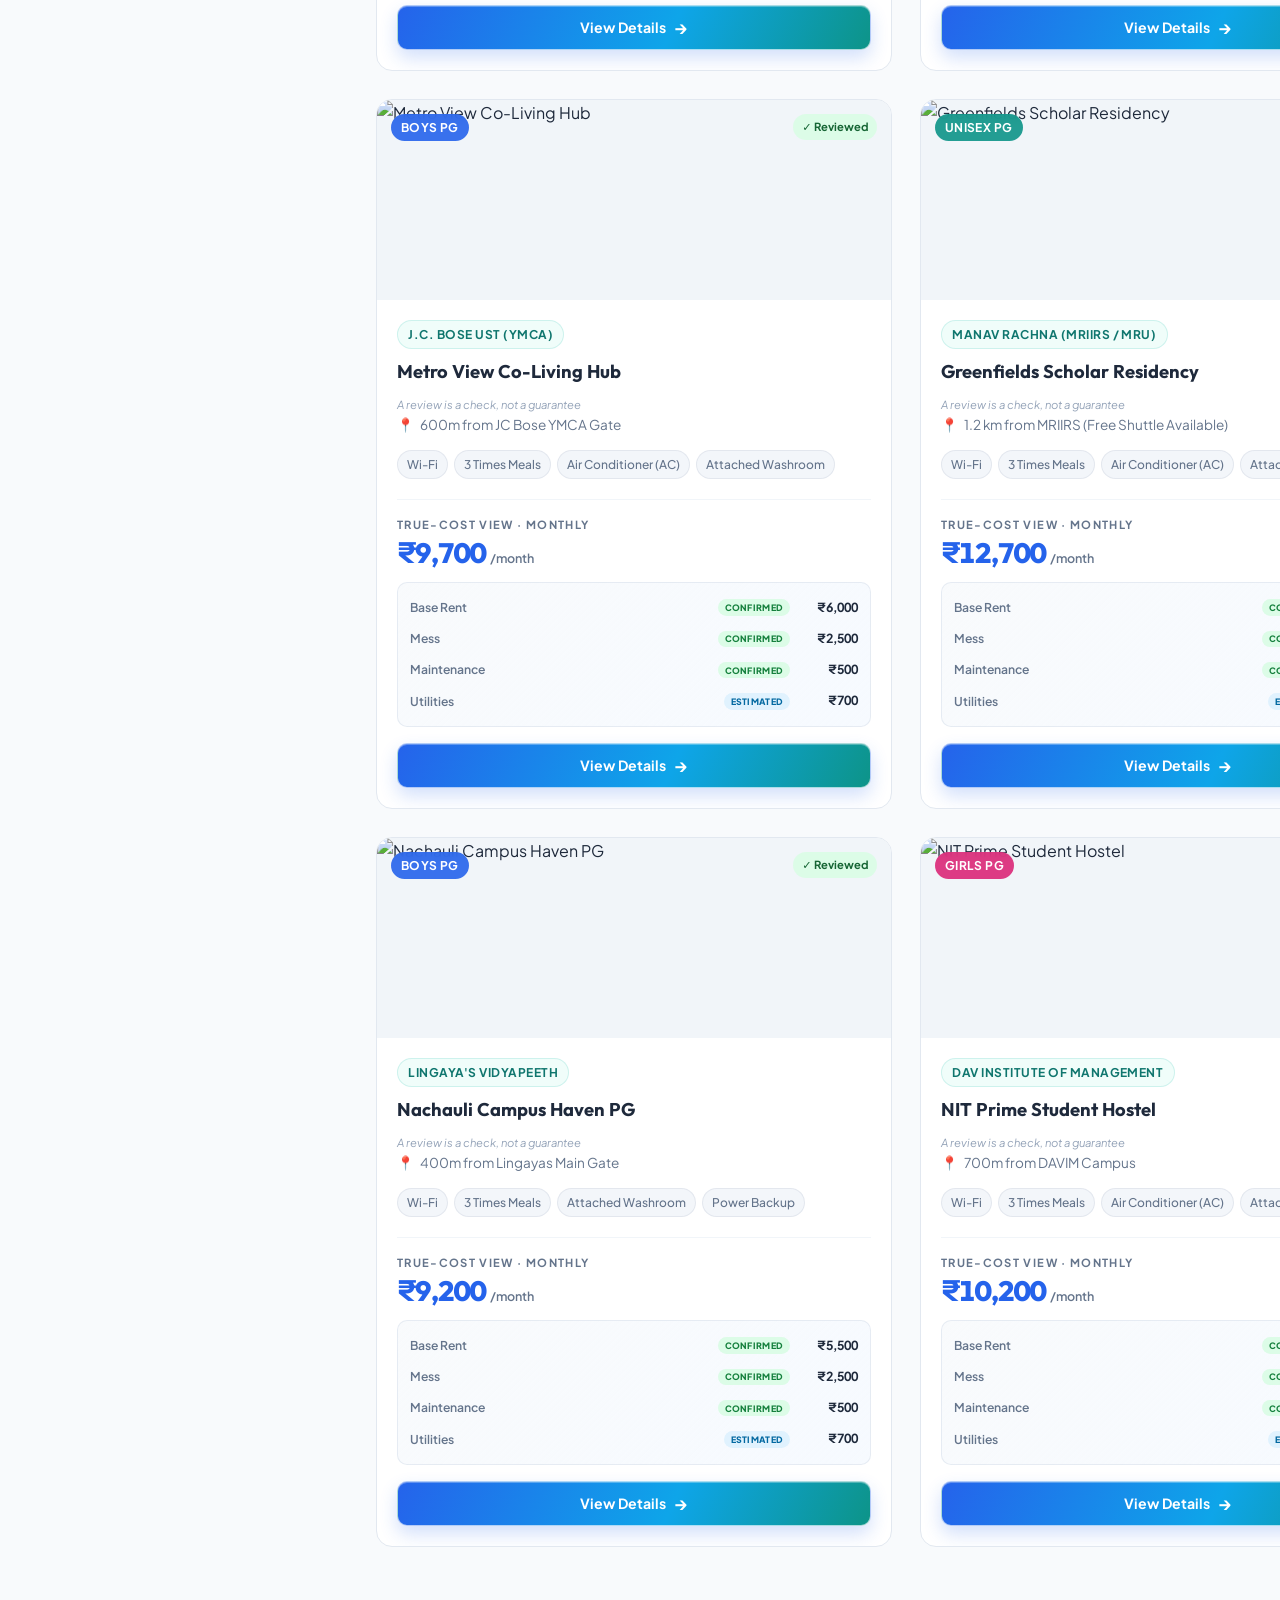
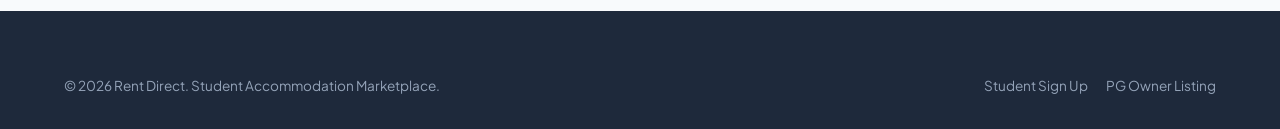
==== commit 2b4aec9d: "fix(mobile): resolve horizontal overflow, map scroll trap, and small-screen UX On compact mobile vie" ====
--- a/listings.html
+++ b/listings.html
@@ -146,22 +146,86 @@
       font-size: 0.7rem;
     }
 
+    .mobile-sidebar-toggle-btn {
+      display: none;
+    }
+
     @media (max-width: 900px) {
       .listings-page-layout {
         grid-template-columns: 1fr;
-      }
+        gap: 1.25rem;
+        margin-top: 1rem;
+      }
+
+      .mobile-sidebar-toggle-btn {
+        display: flex;
+        justify-content: space-between;
+        align-items: center;
+        width: 100%;
+        margin-bottom: 1rem;
+        padding: 0.75rem 1.15rem;
+        font-weight: 700;
+        border-radius: var(--radius-md);
+        background: rgba(255, 255, 255, 0.9);
+        backdrop-filter: blur(10px);
+        -webkit-backdrop-filter: blur(10px);
+        border: 1px solid var(--border-color);
+        color: var(--brand-neutral);
+        box-shadow: var(--shadow-sm);
+        cursor: pointer;
+        min-height: 46px;
+      }
+
       .filter-sidebar {
         position: static;
+        display: none;
+        padding: 1.25rem;
+        border-radius: var(--radius-lg);
+        margin-bottom: 1.5rem;
+        animation: fadeIn 0.25s ease;
+      }
+
+      .filter-sidebar.open {
+        display: block;
       }
     }
 
     @media (max-width: 600px) {
       #listings-map {
-        height: 290px;
+        height: 240px;
       }
 
       .listings-map-heading {
         flex-direction: column;
+        gap: 0.4rem;
+      }
+
+      .filter-results-bar {
+        flex-direction: column;
+        align-items: stretch;
+        gap: 0.75rem;
+      }
+
+      .filter-results-bar > div:last-child {
+        display: flex;
+        justify-content: space-between;
+        align-items: center;
+        width: 100%;
+      }
+
+      #sort-by {
+        flex-grow: 1;
+        min-height: 42px;
+      }
+    }
+
+    @media (max-width: 375px) {
+      .listings-map-panel {
+        padding: 0.75rem;
+      }
+
+      #listings-map {
+        height: 210px;
       }
     }
   </style>
@@ -215,10 +279,16 @@
        MAIN CONTENT: FILTERS + LISTINGS GRID
        ========================================== -->
   <main class="container" style="margin-bottom: 4rem;">
+    <!-- Mobile Filter Toggle Button -->
+    <button type="button" class="mobile-sidebar-toggle-btn" id="mobile-filter-toggle" aria-expanded="false" aria-controls="listings-filter-sidebar">
+      <span>⚙️ Refine Filters &amp; Campus Search</span>
+      <span class="toggle-icon">▼</span>
+    </button>
+
     <div class="listings-page-layout">
 
       <!-- LEFT: FILTERS SIDEBAR -->
-      <aside class="filter-sidebar">
+      <aside class="filter-sidebar" id="listings-filter-sidebar">
         <div style="display: flex; justify-content: space-between; align-items: center; margin-bottom: 1.25rem;">
           <h2 style="font-size: 1.1rem; font-weight: 800; color: var(--brand-neutral);">Filters</h2>
           <button id="reset-filters-btn" class="btn btn-ghost btn-sm" style="color: var(--brand-primary); padding: 0.2rem 0.5rem;">
@@ -297,6 +367,19 @@
 
       <!-- RIGHT: LISTINGS RESULTS -->
       <section>
+        <!-- Quick Filter Pills (Horizontal Scroll on Mobile without Clipping) -->
+        <div class="mobile-filter-pills" id="quick-filter-pills" role="region" aria-label="Quick filters">
+          <button type="button" class="filter-pill-chip active" data-filter-type="all">✨ All PGs</button>
+          <button type="button" class="filter-pill-chip" data-filter-type="gender" data-filter-val="boys">👨 Boys PG</button>
+          <button type="button" class="filter-pill-chip" data-filter-type="gender" data-filter-val="girls">👩 Girls PG</button>
+          <button type="button" class="filter-pill-chip" data-filter-type="gender" data-filter-val="unisex">🤝 Co-Ed</button>
+          <button type="button" class="filter-pill-chip" data-filter-type="amenity" data-filter-val="Wi-Fi">📶 Wi-Fi</button>
+          <button type="button" class="filter-pill-chip" data-filter-type="amenity" data-filter-val="3 Times Meals">🍽️ Homely Meals</button>
+          <button type="button" class="filter-pill-chip" data-filter-type="amenity" data-filter-val="Air Conditioner (AC)">❄️ AC Rooms</button>
+          <button type="button" class="filter-pill-chip" data-filter-type="amenity" data-filter-val="Power Backup">⚡ Power Backup</button>
+          <button type="button" class="filter-pill-chip" data-filter-type="budget" data-filter-val="10000">💰 Under ₹10k</button>
+        </div>
+
         <div class="filter-results-bar">
           <div>
             <span id="results-count-text" style="font-weight: 700; color: var(--brand-neutral); font-size: 1.1rem;">
@@ -421,11 +504,83 @@
       const amenityCheckboxes = document.querySelectorAll('.filter-amenity');
       const sortSelect = document.getElementById('sort-by');
       const resetBtn = document.getElementById('reset-filters-btn');
+      const mobileToggle = document.getElementById('mobile-filter-toggle');
+      const filterSidebar = document.getElementById('listings-filter-sidebar');
+      const quickPills = document.querySelectorAll('.filter-pill-chip');
+
+      if (mobileToggle && filterSidebar) {
+        mobileToggle.addEventListener('click', () => {
+          const isOpen = filterSidebar.classList.toggle('open');
+          mobileToggle.setAttribute('aria-expanded', String(isOpen));
+          const icon = mobileToggle.querySelector('.toggle-icon');
+          if (icon) icon.textContent = isOpen ? '▲' : '▼';
+        });
+      }
+
+      quickPills.forEach(pill => {
+        pill.addEventListener('click', () => {
+          const type = pill.dataset.filterType;
+          const val = pill.dataset.filterVal;
+
+          if (type === 'all') {
+            quickPills.forEach(p => p.classList.remove('active'));
+            pill.classList.add('active');
+            if (resetBtn) resetBtn.click();
+            return;
+          }
+
+          if (type === 'gender') {
+            quickPills.forEach(p => {
+              if (p.dataset.filterType === 'gender' || p.dataset.filterType === 'all') {
+                p.classList.remove('active');
+              }
+            });
+            const radio = document.querySelector(`input[name="gender-filter"][value="${val}"]`);
+            if (radio) {
+              radio.checked = true;
+              pill.classList.add('active');
+            }
+          } else if (type === 'amenity') {
+            const checkbox = Array.from(amenityCheckboxes).find(c => c.value === val);
+            if (checkbox) {
+              checkbox.checked = !checkbox.checked;
+              pill.classList.toggle('active', checkbox.checked);
+            }
+          } else if (type === 'budget') {
+            if (budgetRange) {
+              const currentVal = parseInt(budgetRange.value);
+              const targetVal = parseInt(val);
+              if (currentVal === targetVal) {
+                budgetRange.value = 20000;
+                if (budgetDisplay) budgetDisplay.textContent = '₹20,000+';
+                pill.classList.remove('active');
+              } else {
+                budgetRange.value = targetVal;
+                if (budgetDisplay) budgetDisplay.textContent = `₹${targetVal.toLocaleString('en-IN')}`;
+                pill.classList.add('active');
+              }
+            }
+          }
+
+          // Toggle "All" pill active state based on whether other filters are active
+          const anyActive = Array.from(quickPills).some(p => p !== quickPills[0] && p.classList.contains('active'));
+          if (quickPills[0]) quickPills[0].classList.toggle('active', !anyActive);
+
+          applyFiltersAndSort();
+        });
+      });
 
       if (searchInput) searchInput.addEventListener('input', applyFiltersAndSort);
       if (collegeSelect) collegeSelect.addEventListener('change', applyFiltersAndSort);
 
-      genderRadios.forEach(r => r.addEventListener('change', applyFiltersAndSort));
+      genderRadios.forEach(r => r.addEventListener('change', () => {
+        quickPills.forEach(p => {
+          if (p.dataset.filterType === 'gender') {
+            p.classList.toggle('active', p.dataset.filterVal === r.value);
+          }
+        });
+        applyFiltersAndSort();
+      }));
 
       if (budgetRange) {
         budgetRange.addEventListener('input', (e) => {
@@ -436,7 +591,15 @@
         });
       }
 
-      amenityCheckboxes.forEach(c => c.addEventListener('change', applyFiltersAndSort));
+      amenityCheckboxes.forEach(c => c.addEventListener('change', () => {
+        quickPills.forEach(p => {
+          if (p.dataset.filterType === 'amenity' && p.dataset.filterVal === c.value) {
+            p.classList.toggle('active', c.checked);
+          }
+        });
+        applyFiltersAndSort();
+      }));
+
       if (sortSelect) sortSelect.addEventListener('change', applyFiltersAndSort);
 
       if (resetBtn) {
@@ -450,6 +613,8 @@
             if (budgetDisplay) budgetDisplay.textContent = '₹16,000';
           }
           amenityCheckboxes.forEach(c => c.checked = false);
+          quickPills.forEach(p => p.classList.remove('active'));
+          if (quickPills[0]) quickPills[0].classList.add('active');
           applyFiltersAndSort();
         });
       }
--- a/css/style.css
+++ b/css/style.css
@@ -58,6 +58,8 @@
 html {
   scroll-behavior: smooth;
   font-size: 16px;
+  overflow-x: hidden;
+  width: 100%;
 }
 
 body {
@@ -66,6 +68,9 @@
   color: var(--text-primary);
   line-height: 1.6;
   -webkit-font-smoothing: antialiased;
+  overflow-x: hidden;
+  width: 100%;
+  position: relative;
 }
 
 h1, h2, h3, h4, h5, h6,
@@ -1737,8 +1742,113 @@
   border: 1px solid #bae6fd;
 }
 
+/* Filter Pills & Chips (Glassmorphic) */
+.filter-pills-scroll,
+.mobile-filter-pills {
+  display: flex;
+  align-items: center;
+  gap: 0.5rem;
+  overflow-x: auto;
+  -webkit-overflow-scrolling: touch;
+  scrollbar-width: none;
+  padding: 0.35rem 0.2rem 0.75rem;
+  margin-bottom: 1.25rem;
+  width: 100%;
+}
+
+.filter-pills-scroll::-webkit-scrollbar,
+.mobile-filter-pills::-webkit-scrollbar {
+  display: none;
+}
+
+.filter-pill-chip {
+  flex-shrink: 0;
+  display: inline-flex;
+  align-items: center;
+  gap: 0.4rem;
+  padding: 0.45rem 0.95rem;
+  border-radius: var(--radius-full);
+  font-size: 0.825rem;
+  font-weight: 600;
+  border: 1px solid rgba(37, 99, 235, 0.18);
+  background: rgba(255, 255, 255, 0.86);
+  backdrop-filter: blur(12px);
+  -webkit-backdrop-filter: blur(12px);
+  color: var(--brand-neutral);
+  cursor: pointer;
+  transition: all 0.2s cubic-bezier(0.16, 1, 0.3, 1);
+  min-height: 40px;
+  box-shadow: 0 2px 8px rgba(15, 23, 42, 0.04);
+  user-select: none;
+  white-space: nowrap;
+}
+
+.filter-pill-chip:hover,
+.filter-pill-chip.active {
+  background: var(--brand-primary);
+  color: #fff;
+  border-color: var(--brand-primary);
+  box-shadow: 0 4px 14px rgba(37, 99, 235, 0.32);
+  transform: translateY(-1px);
+}
+
+.filter-pill-chip:active {
+  transform: scale(0.96);
+}
+
+/* Map Scroll Guard Overlay & Controls */
+.listings-map-panel,
+.property-map-card {
+  position: relative;
+  overflow: hidden;
+  border-radius: var(--radius-lg);
+}
+
+#listings-map,
+#property-map {
+  position: relative;
+  border-radius: var(--radius-md);
+  touch-action: pan-y !important; /* Never traps vertical page scrolling */
+}
+
+#listings-map.map-interacting,
+#property-map.map-interacting {
+  touch-action: none !important;
+}
+
+.map-scroll-guard-btn {
+  position: absolute;
+  top: 10px;
+  right: 10px;
+  z-index: 999;
+  display: inline-flex;
+  align-items: center;
+  gap: 0.4rem;
+  padding: 0.45rem 0.85rem;
+  background: rgba(255, 255, 255, 0.94);
+  backdrop-filter: blur(12px);
+  -webkit-backdrop-filter: blur(12px);
+  border: 1px solid rgba(37, 99, 235, 0.25);
+  border-radius: var(--radius-full);
+  box-shadow: 0 4px 14px rgba(15, 23, 42, 0.14);
+  font-size: 0.78rem;
+  font-weight: 700;
+  color: var(--brand-neutral);
+  cursor: pointer;
+  min-height: 38px;
+  transition: all 0.2s ease;
+  user-select: none;
+}
+
+.map-scroll-guard-btn.active {
+  background: var(--brand-primary);
+  color: #fff;
+  border-color: var(--brand-primary);
+  box-shadow: 0 4px 16px rgba(37, 99, 235, 0.35);
+}
+
 /* ==========================================================================
-   Responsive Breakpoints
+   Responsive Breakpoints (Mobile 768px, 480px, and 375px Viewports)
    ========================================================================== */
 @media (max-width: 992px) {
   .search-form-grid {
@@ -1757,11 +1867,84 @@
 }
 
 @media (max-width: 768px) {
-  .hero-title {
-    font-size: 2.1rem;
-  }
-  .search-form-grid {
-    grid-template-columns: 1fr;
+  .container {
+    padding-left: 1.15rem;
+    padding-right: 1.15rem;
+  }
+  .site-header {
+    padding: 0.4rem 0;
+  }
+  .navbar {
+    height: auto;
+    min-height: 60px;
+    padding: 0.45rem 0.85rem;
+    gap: 0.5rem;
+    position: relative;
+    border-radius: 18px;
+  }
+  .brand-logo {
+    font-size: 1.15rem;
+    gap: 0.45rem;
+    flex-shrink: 0;
+  }
+  .brand-logo-icon {
+    width: 34px;
+    height: 34px;
+    font-size: 0.95rem;
+    border-radius: 9px;
+  }
+  .nav-actions {
+    display: flex;
+    align-items: center;
+    gap: 0.4rem;
+    flex-wrap: nowrap;
+    overflow-x: auto;
+    -webkit-overflow-scrolling: touch;
+    scrollbar-width: none;
+    max-width: calc(100% - 130px);
+    padding: 2px 0;
+  }
+  .nav-actions::-webkit-scrollbar {
+    display: none;
+  }
+  .nav-actions .btn-sm {
+    padding: 0.35rem 0.65rem;
+    font-size: 0.8rem;
+    min-height: 38px;
+    white-space: nowrap;
+    display: inline-flex;
+    align-items: center;
+  }
+  .user-pill-btn {
+    padding: 0.35rem 0.65rem;
+    font-size: 0.78rem;
+    min-height: 38px;
+    max-width: 140px;
+    white-space: nowrap;
+    overflow: hidden;
+    text-overflow: ellipsis;
+  }
+  .user-pill-btn span:nth-child(2) {
+    max-width: 65px;
+    overflow: hidden;
+    text-overflow: ellipsis;
+    display: inline-block;
+    white-space: nowrap;
+  }
+  .mobile-toggle {
+    display: flex;
+    align-items: center;
+    justify-content: center;
+    width: 38px;
+    height: 38px;
+    min-width: 38px;
+    border-radius: 10px;
+    font-size: 1.25rem;
+    background: rgba(255, 255, 255, 0.85);
+    border: 1px solid var(--border-color);
+    cursor: pointer;
+    flex-shrink: 0;
+    transition: all 0.2s ease;
   }
   .nav-links, .audience-tabs {
     display: none;
@@ -1770,32 +1953,269 @@
     display: flex;
     flex-direction: column;
     position: absolute;
-    top: 72px;
+    top: calc(100% + 8px);
     left: 0;
     width: 100%;
-    background: rgba(255, 255, 255, 0.94);
-    backdrop-filter: blur(16px);
-    -webkit-backdrop-filter: blur(16px);
-    border-radius: 0 0 18px 18px;
-    padding: 1.5rem;
-    border-bottom: 1px solid var(--border-color);
-    box-shadow: var(--shadow-lg);
-  }
-  .mobile-toggle {
-    display: block;
+    background: rgba(255, 255, 255, 0.96);
+    backdrop-filter: blur(20px);
+    -webkit-backdrop-filter: blur(20px);
+    border-radius: 18px;
+    padding: 0.85rem;
+    border: 1px solid rgba(255, 255, 255, 0.9);
+    box-shadow: 0 16px 36px rgba(15, 23, 42, 0.15);
+    gap: 0.35rem;
+    z-index: 1002;
+  }
+  .nav-links.open .nav-link {
+    padding: 0.75rem 1rem;
+    min-height: 44px;
+    display: flex;
+    align-items: center;
+    border-radius: 12px;
+    font-size: 0.95rem;
+  }
+  .nav-links.open .nav-link:hover,
+  .nav-links.open .nav-link.active {
+    background: var(--brand-primary-light);
+  }
+  .hero-section {
+    padding: 3rem 0 2.5rem;
+  }
+  .hero-title {
+    font-size: 1.85rem;
+    line-height: 1.25;
+  }
+  .hero-subtitle {
+    font-size: 0.95rem;
+    line-height: 1.55;
+    margin-bottom: 1.5rem;
+  }
+  .search-box-card {
+    padding: 1rem;
+    border-radius: 18px;
+  }
+  .search-form-grid {
+    grid-template-columns: 1fr;
+    gap: 0.75rem;
   }
   .form-grid-2 {
     grid-template-columns: 1fr;
+  }
+  .property-grid {
+    grid-template-columns: 1fr;
+    gap: 1.25rem;
+  }
+  .colleges-grid {
+    grid-template-columns: 1fr;
+    gap: 1rem;
+  }
+  .section-title {
+    font-size: 1.6rem;
+  }
+  .section-subtitle {
+    font-size: 0.9rem;
+  }
+  .dual-card {
+    padding: 1.5rem 1.25rem;
+    border-radius: 18px;
   }
   .gallery-grid {
     grid-template-columns: 1fr;
     height: auto;
   }
+  .gallery-main {
+    aspect-ratio: 16 / 10;
+    width: 100%;
+    border-radius: var(--radius-md);
+    overflow: hidden;
+  }
   .gallery-side {
     display: none;
   }
+  #listings-map,
+  #property-map {
+    height: 250px;
+  }
+  .admin-modal-overlay,
+  .auth-modal-overlay {
+    padding: 0.65rem;
+    align-items: flex-end;
+  }
+  .admin-modal-card,
+  .auth-modal-card {
+    width: 100%;
+    max-height: 90vh;
+    border-radius: 20px 20px 14px 14px;
+    margin: 0;
+  }
+  .admin-modal-header,
+  .auth-modal-header {
+    padding: 1rem 1.15rem;
+  }
+  .admin-modal-body,
+  .auth-modal-body {
+    padding: 1rem 1.15rem;
+    gap: 1rem;
+  }
+  .auth-role-tabs {
+    grid-template-columns: 1fr 1fr 1fr;
+    gap: 0.25rem;
+    padding: 3px;
+  }
+  .auth-role-tab {
+    min-height: 44px;
+    padding: 0.5rem 0.2rem;
+    font-size: 0.75rem;
+  }
+  .user-dropdown-menu {
+    position: fixed;
+    top: auto;
+    bottom: 0;
+    left: 0;
+    right: 0;
+    width: 100%;
+    border-radius: 20px 20px 0 0;
+    box-shadow: 0 -10px 30px rgba(15, 23, 42, 0.2);
+    z-index: 1003;
+    padding: 1.25rem;
+  }
   .footer-grid {
     grid-template-columns: 1fr;
+    gap: 1.5rem;
+  }
+  .footer-bottom {
+    flex-direction: column;
+    gap: 0.5rem;
+    text-align: center;
+  }
+}
+
+@media (max-width: 480px) {
+  .container {
+    padding-left: 0.85rem;
+    padding-right: 0.85rem;
+  }
+  .hero-title {
+    font-size: 1.65rem;
+  }
+  .hero-pill {
+    font-size: 0.78rem;
+    padding: 0.35rem 0.8rem;
+  }
+  .search-box-card {
+    padding: 0.85rem;
+    border-radius: 16px;
+  }
+  .form-control {
+    min-height: 46px;
+    font-size: 16px !important;
+  }
+  .btn-lg {
+    min-height: 48px;
+    font-size: 1rem;
+  }
+  .property-card {
+    border-radius: 16px;
+  }
+  .property-image-box {
+    height: 180px;
+  }
+  .price-value {
+    font-size: 1.45rem;
+  }
+  .listing-cost-breakdown > div {
+    grid-template-columns: 1fr auto auto;
+    gap: 0.35rem;
+    font-size: 0.78rem;
+  }
+  #listings-map,
+  #property-map {
+    height: 215px;
+  }
+  .map-scroll-guard-btn {
+    padding: 0.35rem 0.65rem;
+    font-size: 0.72rem;
+    top: 8px;
+    right: 8px;
+    min-height: 34px;
+  }
+  .filter-pill-chip {
+    padding: 0.4rem 0.8rem;
+    font-size: 0.78rem;
+    min-height: 38px;
+  }
+}
+
+@media (max-width: 375px) {
+  .container {
+    padding-left: 0.65rem;
+    padding-right: 0.65rem;
+  }
+  .navbar {
+    padding: 0.35rem 0.55rem;
+    gap: 0.3rem;
+    min-height: 54px;
+  }
+  .brand-logo {
+    font-size: 1.05rem;
+    gap: 0.35rem;
+  }
+  .brand-logo-icon {
+    width: 30px;
+    height: 30px;
+    font-size: 0.85rem;
+  }
+  .nav-actions {
+    max-width: calc(100% - 115px);
+    gap: 0.3rem;
+  }
+  .nav-actions .btn-sm {
+    padding: 0.3rem 0.5rem;
+    font-size: 0.75rem;
+    min-height: 36px;
+  }
+  .user-pill-btn {
+    max-width: 105px;
+    padding: 0.25rem 0.45rem;
+  }
+  .user-pill-btn span:nth-child(2) {
+    max-width: 45px;
+  }
+  .user-role-tag {
+    display: none;
+  }
+  .mobile-toggle {
+    width: 36px;
+    height: 36px;
+    min-width: 36px;
+    font-size: 1.15rem;
+  }
+  .hero-title {
+    font-size: 1.45rem;
+  }
+  .section-title {
+    font-size: 1.35rem;
+  }
+  .dual-card {
+    padding: 1.25rem 0.85rem;
+  }
+  .dual-card h3 {
+    font-size: 1.15rem;
+  }
+  .admin-modal-overlay,
+  .auth-modal-overlay {
+    padding: 0.35rem;
+  }
+  .admin-modal-card,
+  .auth-modal-card {
+    border-radius: 16px;
+  }
+  .auth-role-tab {
+    font-size: 0.68rem;
+    padding: 0.4rem 0.15rem;
+  }
+  .listing-cost-breakdown > div {
+    font-size: 0.74rem;
   }
 }
 
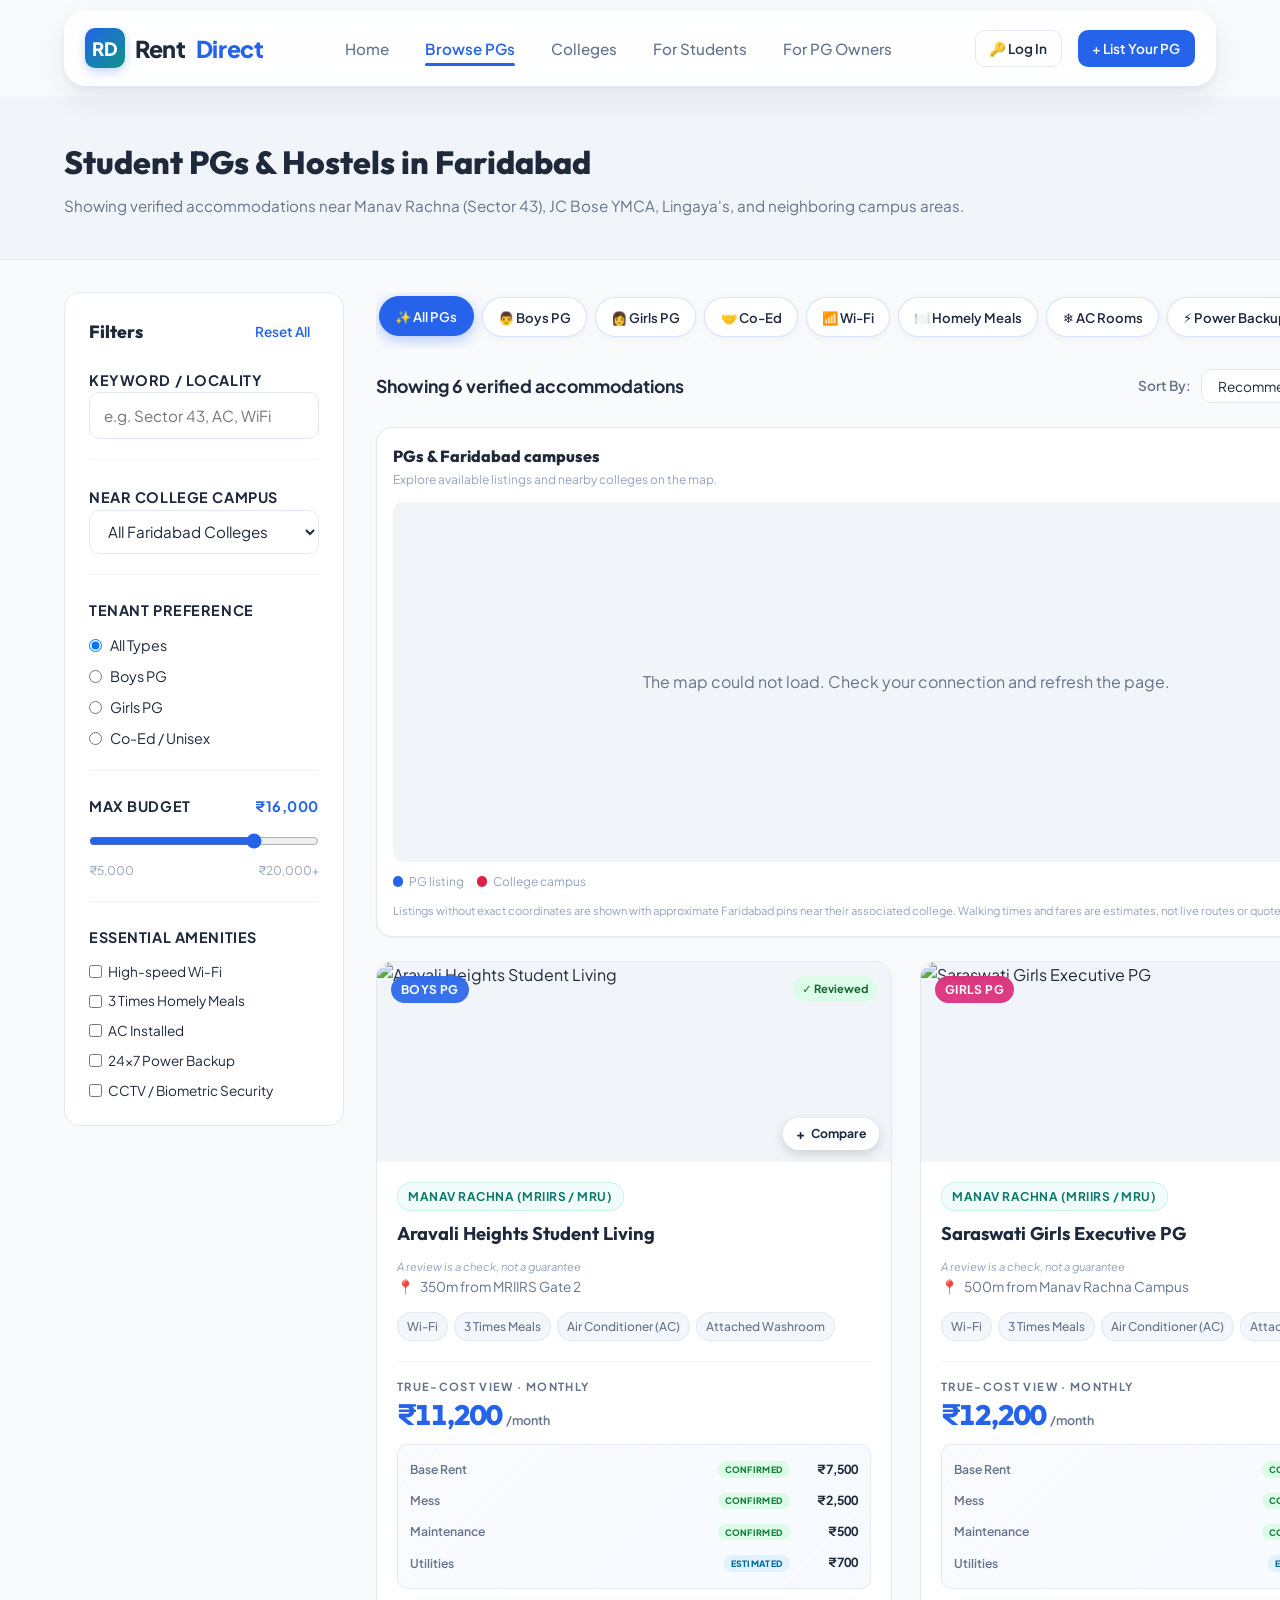
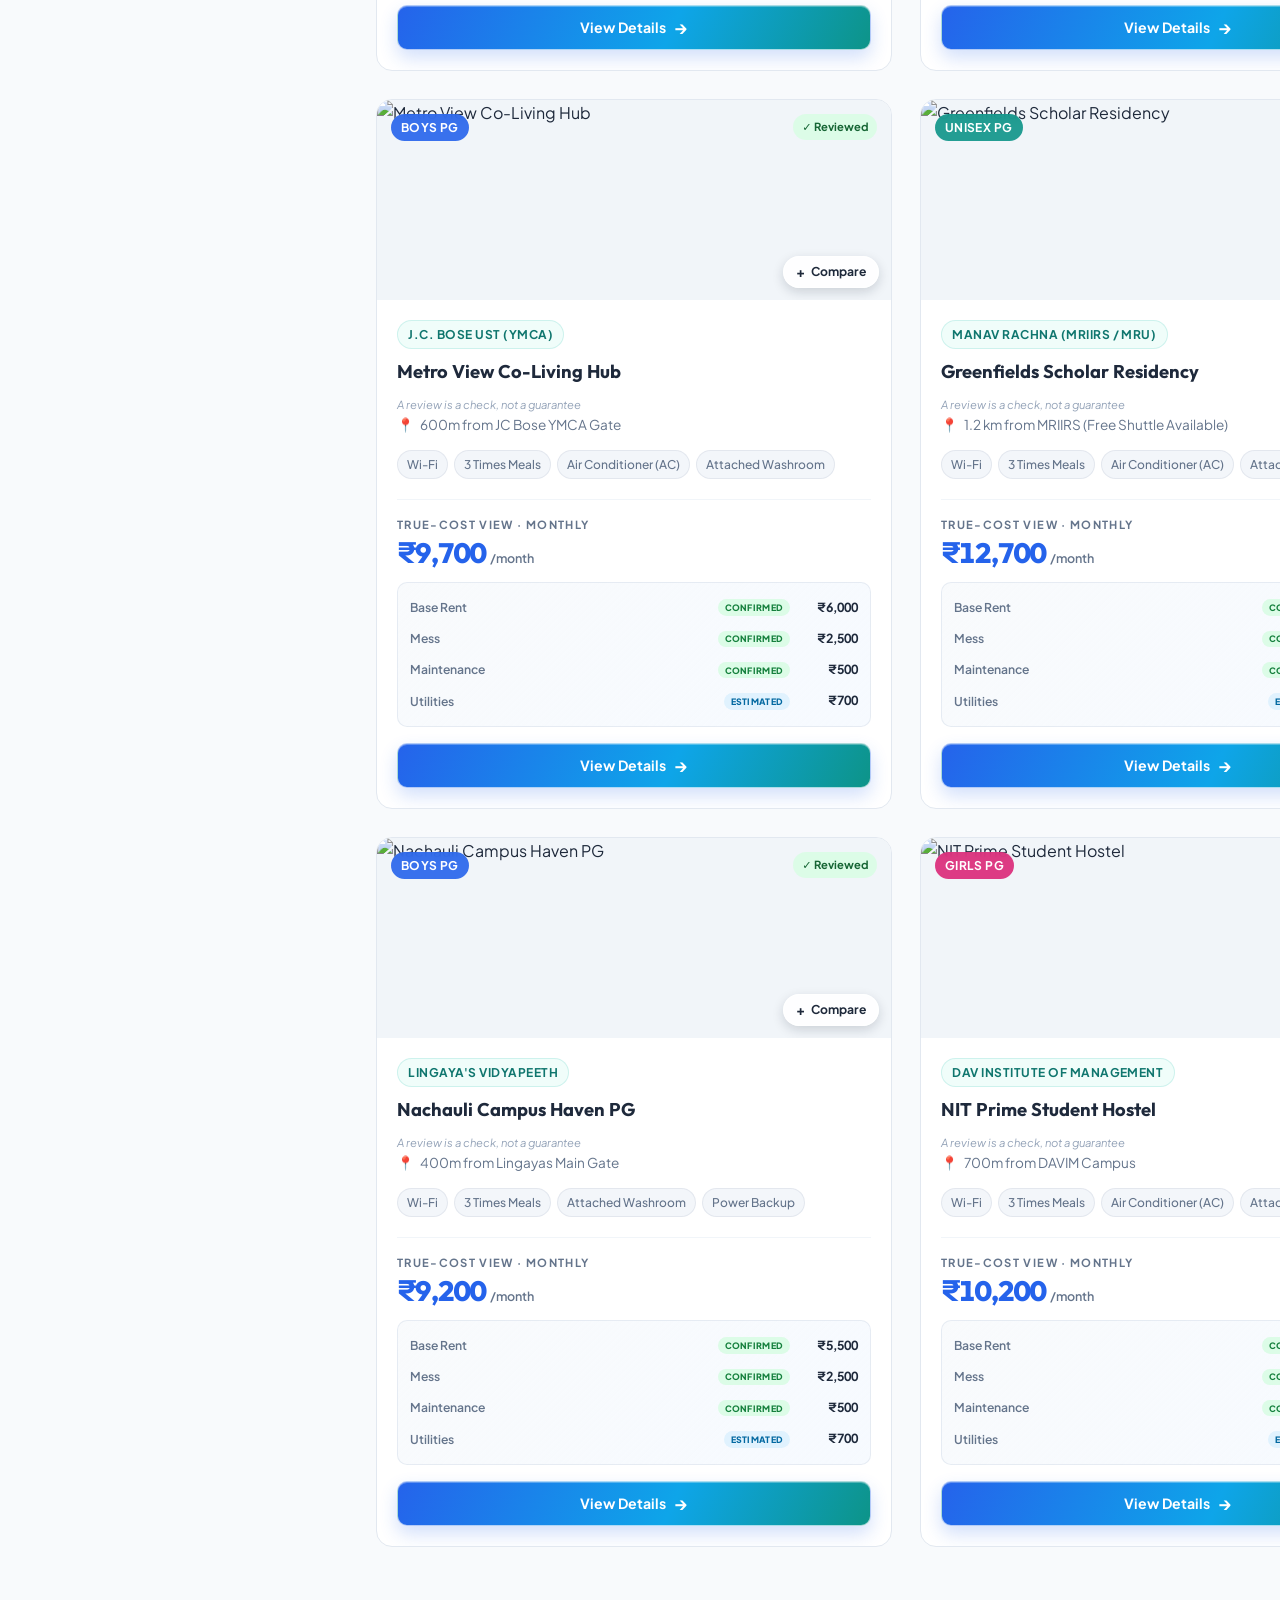
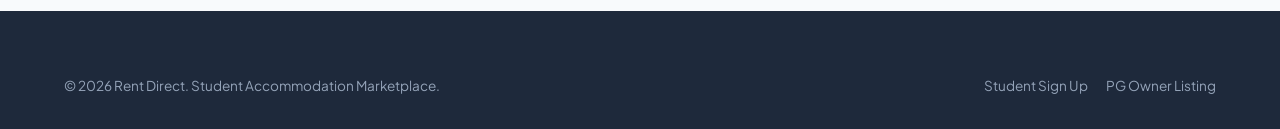
==== commit fa7c4d8b: "feat: implement accommodation comparison drawer and optimize mobile responsiveness Students evaluati" ====
--- a/listings.html
+++ b/listings.html
@@ -487,7 +487,7 @@
 
       try {
         const properties = await RentDirectAPI.getProperties();
-        currentProperties = properties;
+        window.currentProperties = currentProperties = properties;
         applyFiltersAndSort();
       } catch (err) {
         console.error('Error fetching properties', err);
--- a/css/style.css
+++ b/css/style.css
@@ -989,6 +989,53 @@
   background-color: rgba(30, 41, 59, 0.85);
   color: #fff;
   backdrop-filter: blur(4px);
+  z-index: 2;
+}
+
+/* Card Compare Toggle Button (Glassmorphic Pill) */
+.compare-toggle-btn {
+  position: absolute;
+  bottom: 0.75rem;
+  right: 0.75rem;
+  z-index: 4;
+  display: inline-flex;
+  align-items: center;
+  gap: 0.35rem;
+  padding: 0.35rem 0.75rem;
+  border-radius: var(--radius-full);
+  font-size: 0.76rem;
+  font-weight: 700;
+  color: var(--brand-neutral);
+  background: rgba(255, 255, 255, 0.9);
+  backdrop-filter: blur(10px);
+  -webkit-backdrop-filter: blur(10px);
+  border: 1px solid rgba(255, 255, 255, 0.95);
+  box-shadow: 0 4px 12px rgba(15, 23, 42, 0.16);
+  cursor: pointer;
+  transition: all 0.2s cubic-bezier(0.16, 1, 0.3, 1);
+  user-select: none;
+  min-height: 32px;
+}
+
+.compare-toggle-btn:hover {
+  background: #ffffff;
+  color: var(--brand-primary);
+  border-color: rgba(37, 99, 235, 0.35);
+  box-shadow: 0 6px 16px rgba(37, 99, 235, 0.2);
+  transform: translateY(-1px);
+}
+
+.compare-toggle-btn.active {
+  background: var(--brand-primary);
+  color: #ffffff;
+  border-color: var(--brand-primary);
+  box-shadow: 0 4px 14px rgba(37, 99, 235, 0.4);
+}
+
+.compare-toggle-btn .compare-icon {
+  font-weight: 800;
+  font-size: 0.85rem;
+  line-height: 1;
 }
 
 .badge-gender.boys {
@@ -1848,6 +1895,274 @@
 }
 
 /* ==========================================================================
+   Accommodation Comparison Bar & Modal (Glassmorphic)
+   ========================================================================== */
+.compare-sticky-bar {
+  position: fixed;
+  bottom: 1.5rem;
+  left: 50%;
+  transform: translateX(-50%) translateY(140%);
+  z-index: 1000;
+  width: calc(100% - 2rem);
+  max-width: 920px;
+  background: rgba(255, 255, 255, 0.9);
+  backdrop-filter: blur(20px);
+  -webkit-backdrop-filter: blur(20px);
+  border: 1px solid rgba(255, 255, 255, 0.95);
+  border-radius: var(--radius-full);
+  box-shadow: 0 20px 45px rgba(15, 23, 42, 0.16), 0 4px 16px rgba(37, 99, 235, 0.12);
+  padding: 0.65rem 1.25rem;
+  transition: transform 0.35s cubic-bezier(0.16, 1, 0.3, 1), opacity 0.3s ease;
+  opacity: 0;
+  pointer-events: none;
+}
+
+.compare-sticky-bar.visible {
+  transform: translateX(-50%) translateY(0);
+  opacity: 1;
+  pointer-events: auto;
+}
+
+.compare-bar-content {
+  display: flex;
+  align-items: center;
+  justify-content: space-between;
+  gap: 1rem;
+}
+
+.compare-bar-left {
+  display: flex;
+  align-items: center;
+  gap: 0.75rem;
+  overflow: hidden;
+  flex: 1;
+}
+
+.compare-bar-badge {
+  display: inline-flex;
+  align-items: center;
+  gap: 0.4rem;
+  font-size: 0.825rem;
+  font-weight: 700;
+  color: var(--brand-primary);
+  background: var(--brand-primary-light);
+  padding: 0.35rem 0.8rem;
+  border-radius: var(--radius-full);
+  white-space: nowrap;
+  flex-shrink: 0;
+}
+
+.compare-bar-chips {
+  display: flex;
+  align-items: center;
+  gap: 0.5rem;
+  overflow-x: auto;
+  -webkit-overflow-scrolling: touch;
+  scrollbar-width: none;
+  padding: 2px 0;
+}
+
+.compare-bar-chips::-webkit-scrollbar {
+  display: none;
+}
+
+.compare-chip {
+  display: inline-flex;
+  align-items: center;
+  gap: 0.45rem;
+  padding: 0.3rem 0.75rem;
+  background: rgba(241, 245, 249, 0.95);
+  border: 1px solid rgba(148, 163, 184, 0.25);
+  border-radius: var(--radius-full);
+  font-size: 0.78rem;
+  font-weight: 600;
+  color: var(--brand-neutral);
+  white-space: nowrap;
+  max-width: 175px;
+  box-shadow: 0 1px 3px rgba(15, 23, 42, 0.05);
+}
+
+.compare-chip span {
+  overflow: hidden;
+  text-overflow: ellipsis;
+  white-space: nowrap;
+}
+
+.compare-chip-remove {
+  background: none;
+  border: none;
+  color: var(--text-muted);
+  cursor: pointer;
+  font-size: 1.15rem;
+  line-height: 1;
+  padding: 0;
+  display: inline-flex;
+  align-items: center;
+  justify-content: center;
+  transition: color 0.15s ease;
+}
+
+.compare-chip-remove:hover {
+  color: #ef4444;
+}
+
+.compare-bar-actions {
+  display: flex;
+  align-items: center;
+  gap: 0.5rem;
+  flex-shrink: 0;
+}
+
+.compare-now-btn {
+  border-radius: var(--radius-full);
+  padding: 0.5rem 1.25rem;
+  font-weight: 700;
+  min-height: 40px;
+  box-shadow: 0 4px 14px rgba(37, 99, 235, 0.3);
+}
+
+.compare-clear-btn {
+  border-radius: var(--radius-full);
+  min-height: 40px;
+  padding: 0.4rem 0.85rem;
+  font-size: 0.825rem;
+  color: var(--text-secondary);
+}
+
+.compare-clear-btn:hover {
+  color: #ef4444;
+  background: rgba(239, 68, 68, 0.08);
+}
+
+/* Comparison Modal Table Styling */
+.compare-modal-card {
+  max-width: 1040px !important;
+  width: 100%;
+}
+
+.compare-table-wrapper {
+  overflow-x: auto;
+  -webkit-overflow-scrolling: touch;
+  border-radius: var(--radius-lg);
+  border: 1px solid var(--border-color);
+  background: #ffffff;
+  box-shadow: var(--shadow-sm);
+  margin-top: 0.5rem;
+}
+
+.compare-table {
+  width: 100%;
+  min-width: 680px; /* Guarantees smooth horizontal scroll without column squishing on mobile */
+  border-collapse: separate;
+  border-spacing: 0;
+}
+
+.compare-table th,
+.compare-table td {
+  padding: 1rem 1.15rem;
+  border-bottom: 1px solid var(--border-light);
+  border-right: 1px solid var(--border-light);
+  vertical-align: top;
+  font-size: 0.875rem;
+}
+
+.compare-table tr:last-child th,
+.compare-table tr:last-child td {
+  border-bottom: none;
+}
+
+.compare-table th:last-child,
+.compare-table td:last-child {
+  border-right: none;
+}
+
+.compare-table th:first-child,
+.compare-table td:first-child {
+  background: var(--bg-surface-alt);
+  font-weight: 700;
+  color: var(--brand-neutral);
+  width: 175px;
+  min-width: 155px;
+  position: sticky;
+  left: 0;
+  z-index: 2;
+  box-shadow: 2px 0 8px rgba(15, 23, 42, 0.05);
+}
+
+.compare-metric-title {
+  display: flex;
+  align-items: center;
+  gap: 0.4rem;
+  font-size: 0.85rem;
+  font-weight: 700;
+  color: var(--brand-neutral);
+}
+
+.compare-metric-desc {
+  font-size: 0.72rem;
+  color: var(--text-muted);
+  font-weight: 400;
+  margin-top: 0.2rem;
+  line-height: 1.35;
+}
+
+.compare-property-header {
+  display: flex;
+  flex-direction: column;
+  gap: 0.5rem;
+}
+
+.compare-property-img {
+  width: 100%;
+  height: 120px;
+  object-fit: cover;
+  border-radius: var(--radius-md);
+}
+
+.compare-property-title {
+  font-size: 1rem;
+  font-weight: 800;
+  color: var(--brand-neutral);
+  line-height: 1.3;
+}
+
+.compare-table-remove-btn {
+  background: none;
+  border: 1px solid var(--border-color);
+  border-radius: var(--radius-full);
+  padding: 0.25rem 0.6rem;
+  font-size: 0.72rem;
+  color: var(--text-secondary);
+  cursor: pointer;
+  display: inline-flex;
+  align-items: center;
+  gap: 0.25rem;
+  transition: all 0.2s ease;
+  align-self: flex-start;
+}
+
+.compare-table-remove-btn:hover {
+  background: #fee2e2;
+  color: #991b1b;
+  border-color: #fca5a5;
+}
+
+.compare-highlight-price {
+  font-size: 1.25rem;
+  font-weight: 800;
+  color: var(--brand-primary);
+  line-height: 1.2;
+}
+
+.compare-pill-tag {
+  display: inline-block;
+  padding: 0.2rem 0.5rem;
+  border-radius: var(--radius-full);
+  font-size: 0.75rem;
+  font-weight: 700;
+}
+
+/* ==========================================================================
    Responsive Breakpoints (Mobile 768px, 480px, and 375px Viewports)
    ========================================================================== */
 @media (max-width: 992px) {
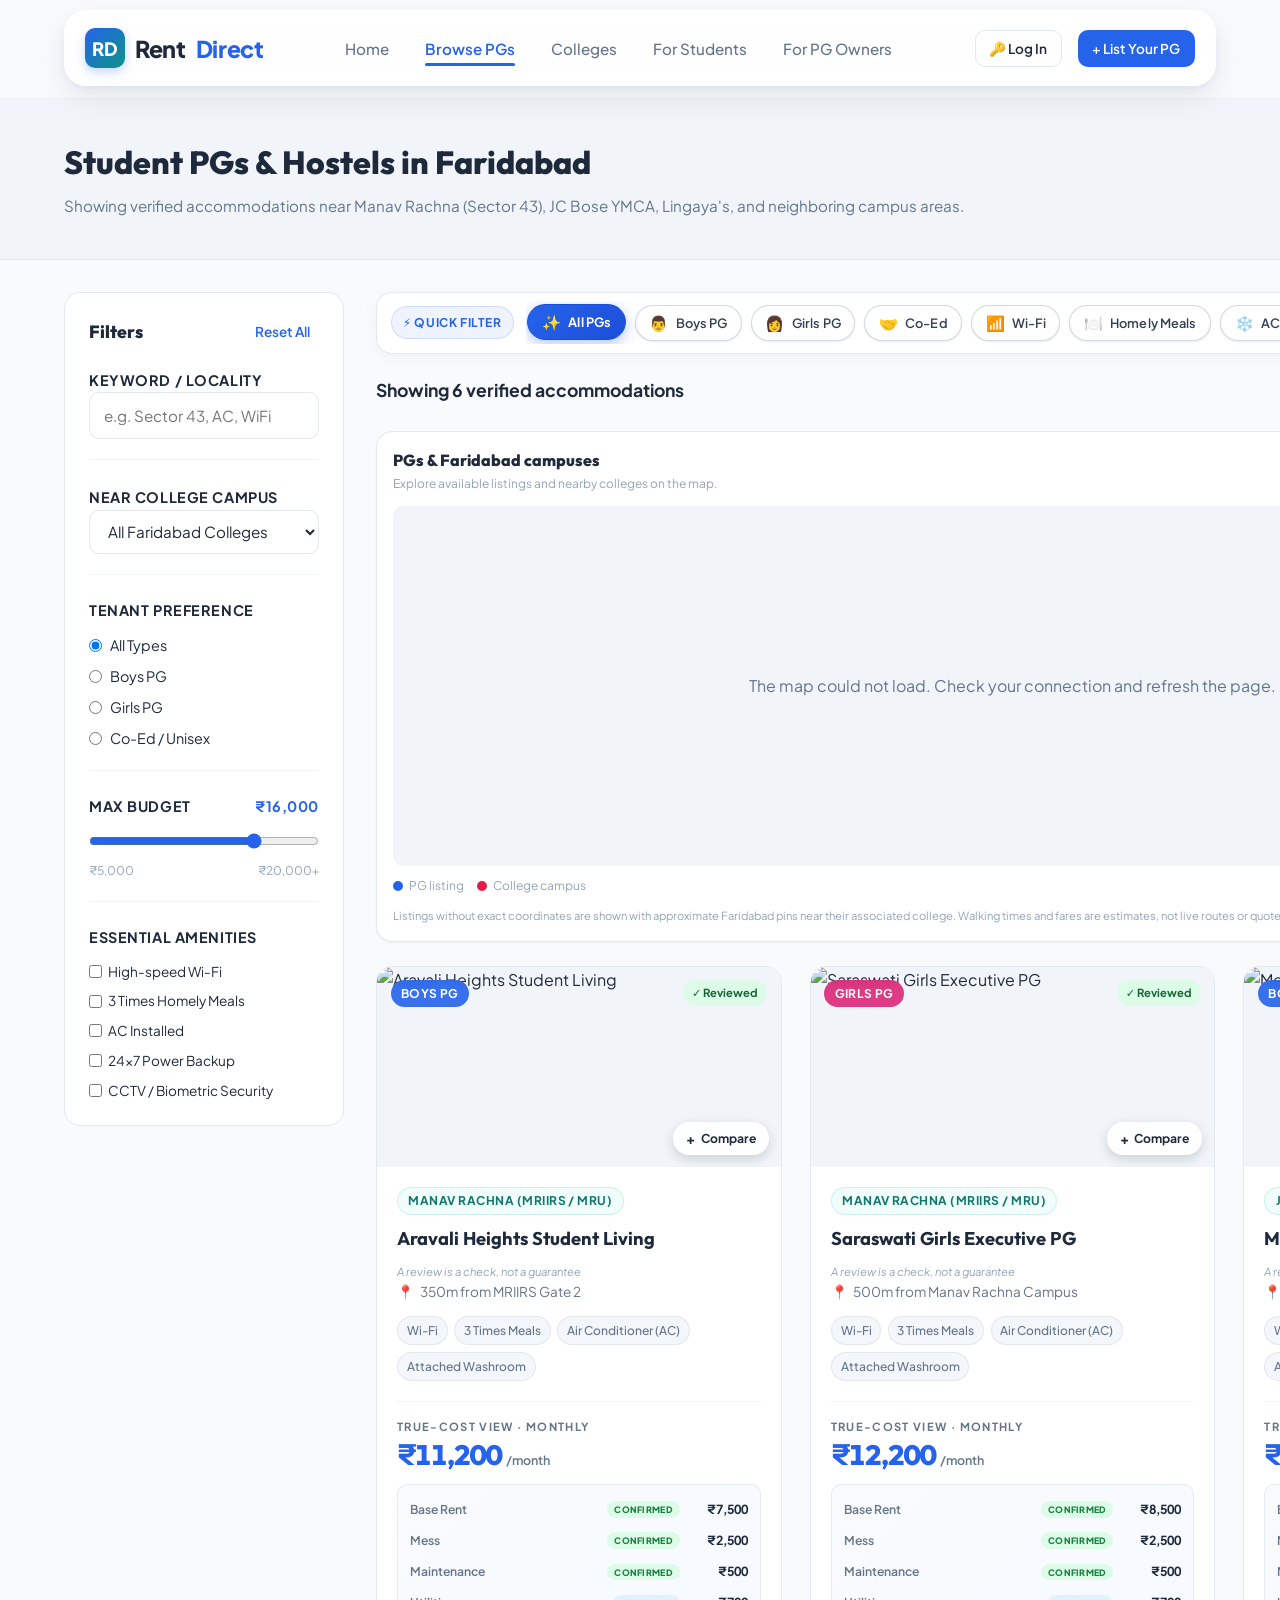
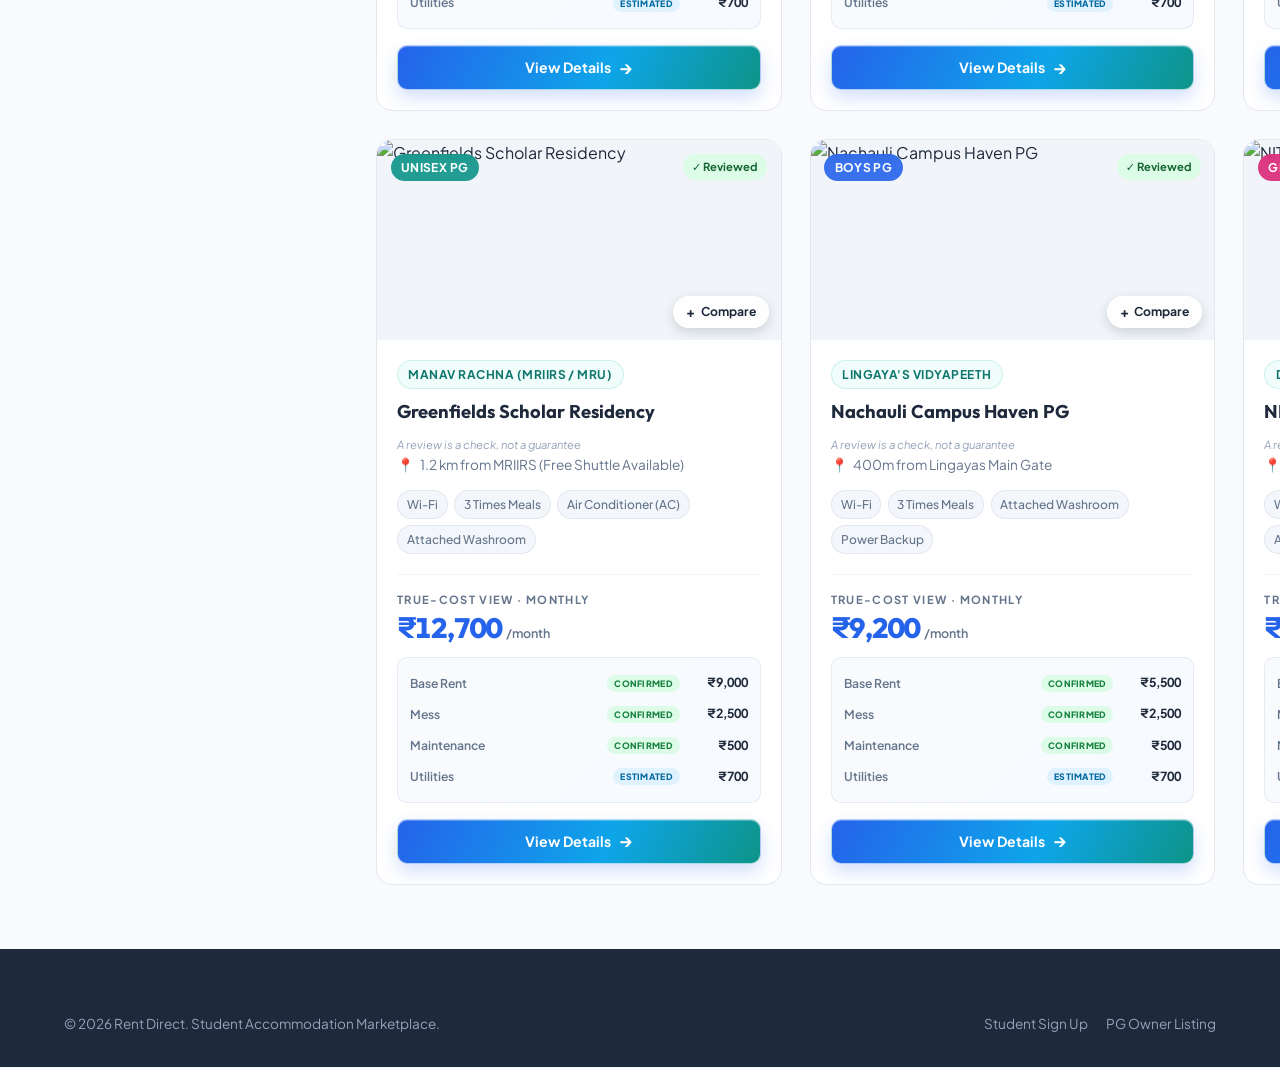
==== commit f6556a46: "style: overhaul quick filter pills with premium glassmorphic chip UI" ====
--- a/listings.html
+++ b/listings.html
@@ -6,7 +6,7 @@
   <meta name="referrer" content="origin-when-cross-origin">
   <title>Rent Direct | Browse Student PGs</title>
   <meta name="description" content="Explore verified student PGs and hostels near Manav Rachna and other Faridabad colleges.">
-  <link rel="stylesheet" href="css/style.css">
+  <link rel="stylesheet" href="css/style.css?v=2.2">
   <link rel="preconnect" href="https://fonts.googleapis.com">
   <link rel="preconnect" href="https://fonts.gstatic.com" crossorigin>
   <link href="https://fonts.googleapis.com/css2?family=Outfit:wght@500;600;700;800&family=Plus+Jakarta+Sans:wght@400;500;600;700;800&display=swap" rel="stylesheet">
@@ -226,6 +226,163 @@
 
       #listings-map {
         height: 210px;
+      }
+    }
+
+    /* Quick Filter Chips (Glassmorphic & Mobile-Optimized) */
+    .quick-filters-container {
+      display: flex;
+      align-items: center;
+      gap: 0.75rem;
+      background: rgba(255, 255, 255, 0.92);
+      backdrop-filter: blur(14px);
+      -webkit-backdrop-filter: blur(14px);
+      border: 1px solid rgba(226, 232, 240, 0.95);
+      border-radius: var(--radius-lg, 16px);
+      padding: 0.55rem 0.85rem;
+      margin-bottom: 1.25rem;
+      box-shadow: 0 4px 18px rgba(15, 23, 42, 0.04);
+      position: relative;
+      overflow: hidden;
+    }
+
+    .quick-filters-label {
+      display: inline-flex;
+      align-items: center;
+      flex-shrink: 0;
+    }
+
+    .quick-filters-badge {
+      display: inline-flex;
+      align-items: center;
+      gap: 0.35rem;
+      font-size: 0.75rem;
+      font-weight: 700;
+      text-transform: uppercase;
+      letter-spacing: 0.05em;
+      color: var(--brand-primary, #2563eb);
+      background: rgba(37, 99, 235, 0.08);
+      border: 1px solid rgba(37, 99, 235, 0.16);
+      padding: 0.35rem 0.7rem;
+      border-radius: 9999px;
+      white-space: nowrap;
+    }
+
+    .quick-filters-track,
+    .mobile-filter-pills,
+    .filter-pills-scroll {
+      display: flex !important;
+      align-items: center !important;
+      gap: 0.55rem !important;
+      overflow-x: auto !important;
+      -webkit-overflow-scrolling: touch !important;
+      scrollbar-width: none !important;
+      flex-wrap: nowrap !important;
+      width: 100% !important;
+      padding: 0.2rem 0.1rem !important;
+      margin: 0 !important;
+    }
+
+    .quick-filters-track::-webkit-scrollbar,
+    .mobile-filter-pills::-webkit-scrollbar,
+    .filter-pills-scroll::-webkit-scrollbar {
+      display: none !important;
+    }
+
+    .filter-pill-chip {
+      appearance: none !important;
+      -webkit-appearance: none !important;
+      -moz-appearance: none !important;
+      outline: none !important;
+      box-sizing: border-box !important;
+      flex-shrink: 0 !important;
+      display: inline-flex !important;
+      align-items: center !important;
+      justify-content: center !important;
+      gap: 0.45rem !important;
+      padding: 0.45rem 1rem !important;
+      border-radius: 9999px !important;
+      font-family: 'Plus Jakarta Sans', -apple-system, BlinkMacSystemFont, 'Segoe UI', Roboto, sans-serif !important;
+      font-size: 0.825rem !important;
+      font-weight: 600 !important;
+      letter-spacing: 0.01em !important;
+      line-height: 1.25 !important;
+      color: #334155 !important;
+      background: #ffffff !important;
+      border: 1px solid rgba(203, 213, 225, 0.9) !important;
+      box-shadow: 0 1px 3px rgba(15, 23, 42, 0.05), 0 1px 2px rgba(15, 23, 42, 0.03) !important;
+      cursor: pointer !important;
+      transition: all 0.22s cubic-bezier(0.16, 1, 0.3, 1) !important;
+      user-select: none !important;
+      white-space: nowrap !important;
+      min-height: 38px !important;
+      text-decoration: none !important;
+    }
+
+    .filter-pill-chip .pill-icon {
+      font-size: 0.95rem;
+      line-height: 1;
+      pointer-events: none;
+      display: inline-flex;
+      align-items: center;
+    }
+
+    .filter-pill-chip .pill-text {
+      pointer-events: none;
+    }
+
+    .filter-pill-chip:hover {
+      background: #f8fafc !important;
+      border-color: rgba(37, 99, 235, 0.45) !important;
+      color: #2563eb !important;
+      transform: translateY(-1.5px) !important;
+      box-shadow: 0 4px 12px rgba(37, 99, 235, 0.14) !important;
+    }
+
+    .filter-pill-chip:active {
+      transform: scale(0.97) !important;
+    }
+
+    .filter-pill-chip.active {
+      background: linear-gradient(135deg, #2563eb 0%, #1d4ed8 100%) !important;
+      color: #ffffff !important;
+      border-color: #1d4ed8 !important;
+      box-shadow: 0 4px 14px rgba(37, 99, 235, 0.35) !important;
+      transform: translateY(-1px) !important;
+      font-weight: 700 !important;
+    }
+
+    .filter-pill-chip.active:hover {
+      background: linear-gradient(135deg, #1d4ed8 0%, #1e40af 100%) !important;
+      box-shadow: 0 6px 18px rgba(37, 99, 235, 0.45) !important;
+      color: #ffffff !important;
+    }
+
+    .filter-pill-chip:focus-visible {
+      outline: 2px solid #2563eb !important;
+      outline-offset: 2px !important;
+    }
+
+    @media (max-width: 768px) {
+      .quick-filters-container {
+        flex-direction: column;
+        align-items: flex-start;
+        gap: 0.45rem;
+        padding: 0.55rem 0.75rem;
+        border-radius: var(--radius-md, 12px);
+        margin-bottom: 1rem;
+      }
+      .quick-filters-label {
+        margin-bottom: 0.15rem;
+      }
+      .quick-filters-badge {
+        font-size: 0.7rem;
+        padding: 0.25rem 0.55rem;
+      }
+      .filter-pill-chip {
+        padding: 0.42rem 0.85rem !important;
+        font-size: 0.8rem !important;
+        min-height: 36px !important;
       }
     }
   </style>
@@ -367,17 +524,49 @@
 
       <!-- RIGHT: LISTINGS RESULTS -->
       <section>
-        <!-- Quick Filter Pills (Horizontal Scroll on Mobile without Clipping) -->
-        <div class="mobile-filter-pills" id="quick-filter-pills" role="region" aria-label="Quick filters">
-          <button type="button" class="filter-pill-chip active" data-filter-type="all">✨ All PGs</button>
-          <button type="button" class="filter-pill-chip" data-filter-type="gender" data-filter-val="boys">👨 Boys PG</button>
-          <button type="button" class="filter-pill-chip" data-filter-type="gender" data-filter-val="girls">👩 Girls PG</button>
-          <button type="button" class="filter-pill-chip" data-filter-type="gender" data-filter-val="unisex">🤝 Co-Ed</button>
-          <button type="button" class="filter-pill-chip" data-filter-type="amenity" data-filter-val="Wi-Fi">📶 Wi-Fi</button>
-          <button type="button" class="filter-pill-chip" data-filter-type="amenity" data-filter-val="3 Times Meals">🍽️ Homely Meals</button>
-          <button type="button" class="filter-pill-chip" data-filter-type="amenity" data-filter-val="Air Conditioner (AC)">❄️ AC Rooms</button>
-          <button type="button" class="filter-pill-chip" data-filter-type="amenity" data-filter-val="Power Backup">⚡ Power Backup</button>
-          <button type="button" class="filter-pill-chip" data-filter-type="budget" data-filter-val="10000">💰 Under ₹10k</button>
+        <!-- Quick Filter Pills (Glassmorphic & Mobile-Scrollable) -->
+        <div class="quick-filters-container" role="region" aria-label="Quick accommodation filters">
+          <div class="quick-filters-label">
+            <span class="quick-filters-badge">⚡ Quick Filter</span>
+          </div>
+          <div class="quick-filters-track mobile-filter-pills" id="quick-filter-pills">
+            <button type="button" class="filter-pill-chip active" data-filter-type="all">
+              <span class="pill-icon">✨</span>
+              <span class="pill-text">All PGs</span>
+            </button>
+            <button type="button" class="filter-pill-chip" data-filter-type="gender" data-filter-val="boys">
+              <span class="pill-icon">👨</span>
+              <span class="pill-text">Boys PG</span>
+            </button>
+            <button type="button" class="filter-pill-chip" data-filter-type="gender" data-filter-val="girls">
+              <span class="pill-icon">👩</span>
+              <span class="pill-text">Girls PG</span>
+            </button>
+            <button type="button" class="filter-pill-chip" data-filter-type="gender" data-filter-val="unisex">
+              <span class="pill-icon">🤝</span>
+              <span class="pill-text">Co-Ed</span>
+            </button>
+            <button type="button" class="filter-pill-chip" data-filter-type="amenity" data-filter-val="Wi-Fi">
+              <span class="pill-icon">📶</span>
+              <span class="pill-text">Wi-Fi</span>
+            </button>
+            <button type="button" class="filter-pill-chip" data-filter-type="amenity" data-filter-val="3 Times Meals">
+              <span class="pill-icon">🍽️</span>
+              <span class="pill-text">Homely Meals</span>
+            </button>
+            <button type="button" class="filter-pill-chip" data-filter-type="amenity" data-filter-val="Air Conditioner (AC)">
+              <span class="pill-icon">❄️</span>
+              <span class="pill-text">AC Rooms</span>
+            </button>
+            <button type="button" class="filter-pill-chip" data-filter-type="amenity" data-filter-val="Power Backup">
+              <span class="pill-icon">⚡</span>
+              <span class="pill-text">Power Backup</span>
+            </button>
+            <button type="button" class="filter-pill-chip" data-filter-type="budget" data-filter-val="10000">
+              <span class="pill-icon">💰</span>
+              <span class="pill-text">Under ₹10k</span>
+            </button>
+          </div>
         </div>
 
         <div class="filter-results-bar">
--- a/css/style.css
+++ b/css/style.css
@@ -1789,58 +1789,138 @@
   border: 1px solid #bae6fd;
 }
 
-/* Filter Pills & Chips (Glassmorphic) */
+/* Quick Filter Card & Glassmorphic Chips (Premium Design) */
+.quick-filters-container {
+  display: flex;
+  align-items: center;
+  gap: 0.75rem;
+  background: rgba(255, 255, 255, 0.88);
+  backdrop-filter: blur(16px);
+  -webkit-backdrop-filter: blur(16px);
+  border: 1px solid rgba(226, 232, 240, 0.95);
+  border-radius: var(--radius-lg, 16px);
+  padding: 0.55rem 0.85rem;
+  margin-bottom: 1.25rem;
+  box-shadow: 0 4px 20px rgba(15, 23, 42, 0.04), 0 1px 3px rgba(15, 23, 42, 0.02);
+  position: relative;
+  overflow: hidden;
+}
+
+.quick-filters-label {
+  display: inline-flex;
+  align-items: center;
+  flex-shrink: 0;
+}
+
+.quick-filters-badge {
+  display: inline-flex;
+  align-items: center;
+  gap: 0.35rem;
+  font-size: 0.75rem;
+  font-weight: 700;
+  text-transform: uppercase;
+  letter-spacing: 0.05em;
+  color: var(--brand-primary, #2563eb);
+  background: rgba(37, 99, 235, 0.08);
+  border: 1px solid rgba(37, 99, 235, 0.16);
+  padding: 0.35rem 0.7rem;
+  border-radius: 9999px;
+  white-space: nowrap;
+}
+
+.quick-filters-track,
 .filter-pills-scroll,
 .mobile-filter-pills {
-  display: flex;
-  align-items: center;
-  gap: 0.5rem;
-  overflow-x: auto;
-  -webkit-overflow-scrolling: touch;
-  scrollbar-width: none;
-  padding: 0.35rem 0.2rem 0.75rem;
-  margin-bottom: 1.25rem;
-  width: 100%;
-}
-
+  display: flex !important;
+  align-items: center !important;
+  gap: 0.55rem !important;
+  overflow-x: auto !important;
+  -webkit-overflow-scrolling: touch !important;
+  scrollbar-width: none !important;
+  flex-wrap: nowrap !important;
+  width: 100% !important;
+  padding: 0.2rem 0.1rem !important;
+  margin: 0 !important;
+}
+
+.quick-filters-track::-webkit-scrollbar,
 .filter-pills-scroll::-webkit-scrollbar,
 .mobile-filter-pills::-webkit-scrollbar {
-  display: none;
+  display: none !important;
 }
 
 .filter-pill-chip {
-  flex-shrink: 0;
+  appearance: none !important;
+  -webkit-appearance: none !important;
+  -moz-appearance: none !important;
+  outline: none !important;
+  box-sizing: border-box !important;
+  flex-shrink: 0 !important;
+  display: inline-flex !important;
+  align-items: center !important;
+  justify-content: center !important;
+  gap: 0.45rem !important;
+  padding: 0.45rem 1rem !important;
+  border-radius: 9999px !important;
+  font-family: 'Plus Jakarta Sans', -apple-system, BlinkMacSystemFont, 'Segoe UI', Roboto, sans-serif !important;
+  font-size: 0.825rem !important;
+  font-weight: 600 !important;
+  letter-spacing: 0.01em !important;
+  line-height: 1.25 !important;
+  color: #334155 !important;
+  background: #ffffff !important;
+  border: 1px solid rgba(203, 213, 225, 0.9) !important;
+  box-shadow: 0 1px 3px rgba(15, 23, 42, 0.05), 0 1px 2px rgba(15, 23, 42, 0.03) !important;
+  cursor: pointer !important;
+  transition: all 0.22s cubic-bezier(0.16, 1, 0.3, 1) !important;
+  user-select: none !important;
+  white-space: nowrap !important;
+  min-height: 38px !important;
+  text-decoration: none !important;
+}
+
+.filter-pill-chip .pill-icon {
+  font-size: 0.95rem;
+  line-height: 1;
+  pointer-events: none;
   display: inline-flex;
   align-items: center;
-  gap: 0.4rem;
-  padding: 0.45rem 0.95rem;
-  border-radius: var(--radius-full);
-  font-size: 0.825rem;
-  font-weight: 600;
-  border: 1px solid rgba(37, 99, 235, 0.18);
-  background: rgba(255, 255, 255, 0.86);
-  backdrop-filter: blur(12px);
-  -webkit-backdrop-filter: blur(12px);
-  color: var(--brand-neutral);
-  cursor: pointer;
-  transition: all 0.2s cubic-bezier(0.16, 1, 0.3, 1);
-  min-height: 40px;
-  box-shadow: 0 2px 8px rgba(15, 23, 42, 0.04);
-  user-select: none;
-  white-space: nowrap;
-}
-
-.filter-pill-chip:hover,
+}
+
+.filter-pill-chip .pill-text {
+  pointer-events: none;
+}
+
+.filter-pill-chip:hover {
+  background: #f8fafc !important;
+  border-color: rgba(37, 99, 235, 0.45) !important;
+  color: #2563eb !important;
+  transform: translateY(-1.5px) !important;
+  box-shadow: 0 4px 12px rgba(37, 99, 235, 0.14) !important;
+}
+
+.filter-pill-chip:active {
+  transform: scale(0.97) !important;
+}
+
 .filter-pill-chip.active {
-  background: var(--brand-primary);
-  color: #fff;
-  border-color: var(--brand-primary);
-  box-shadow: 0 4px 14px rgba(37, 99, 235, 0.32);
-  transform: translateY(-1px);
-}
-
-.filter-pill-chip:active {
-  transform: scale(0.96);
+  background: linear-gradient(135deg, #2563eb 0%, #1d4ed8 100%) !important;
+  color: #ffffff !important;
+  border-color: #1d4ed8 !important;
+  box-shadow: 0 4px 14px rgba(37, 99, 235, 0.35) !important;
+  transform: translateY(-1px) !important;
+  font-weight: 700 !important;
+}
+
+.filter-pill-chip.active:hover {
+  background: linear-gradient(135deg, #1d4ed8 0%, #1e40af 100%) !important;
+  box-shadow: 0 6px 18px rgba(37, 99, 235, 0.45) !important;
+  color: #ffffff !important;
+}
+
+.filter-pill-chip:focus-visible {
+  outline: 2px solid #2563eb !important;
+  outline-offset: 2px !important;
 }
 
 /* Map Scroll Guard Overlay & Controls */
@@ -2454,10 +2534,25 @@
     right: 8px;
     min-height: 34px;
   }
+  .quick-filters-container {
+    flex-direction: column;
+    align-items: flex-start;
+    gap: 0.45rem;
+    padding: 0.55rem 0.75rem;
+    border-radius: var(--radius-md, 12px);
+    margin-bottom: 1rem;
+  }
+  .quick-filters-label {
+    margin-bottom: 0.15rem;
+  }
+  .quick-filters-badge {
+    font-size: 0.7rem;
+    padding: 0.25rem 0.55rem;
+  }
   .filter-pill-chip {
-    padding: 0.4rem 0.8rem;
-    font-size: 0.78rem;
-    min-height: 38px;
+    padding: 0.42rem 0.85rem !important;
+    font-size: 0.8rem !important;
+    min-height: 36px !important;
   }
 }
 
